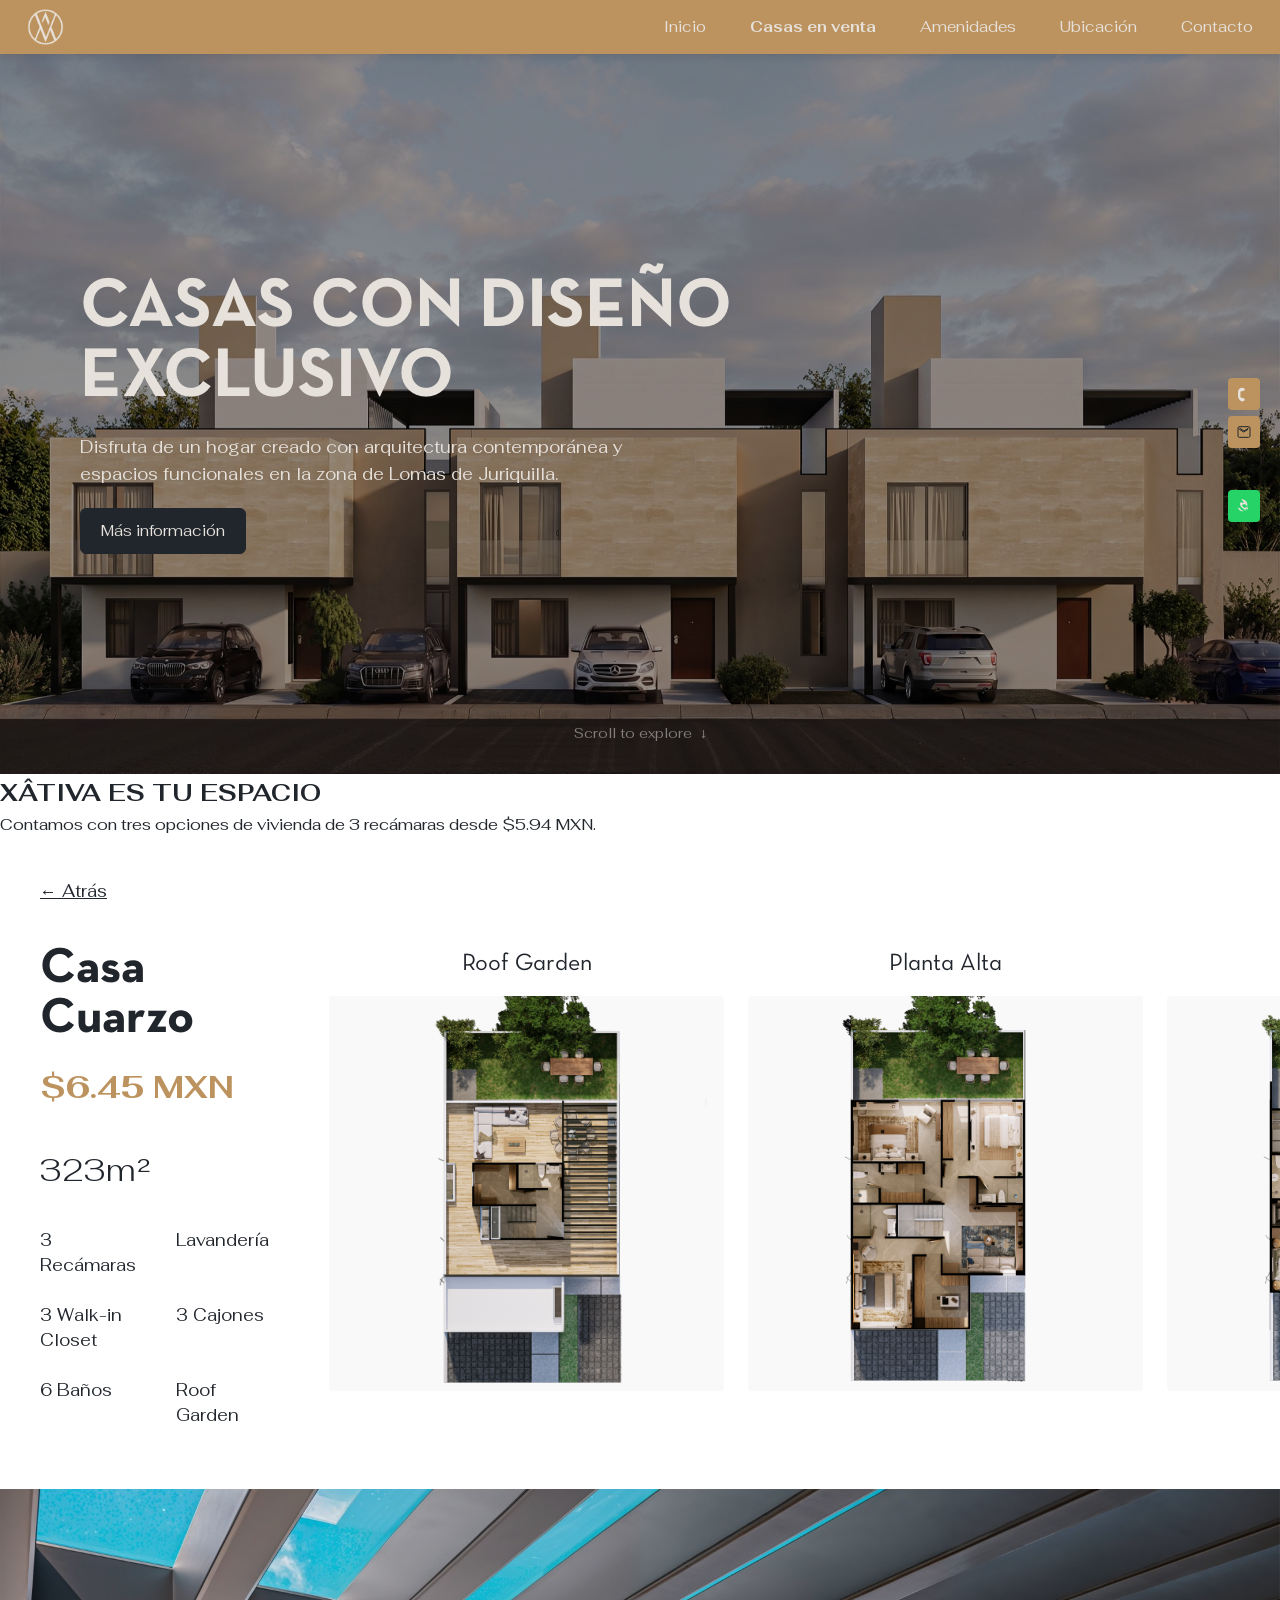
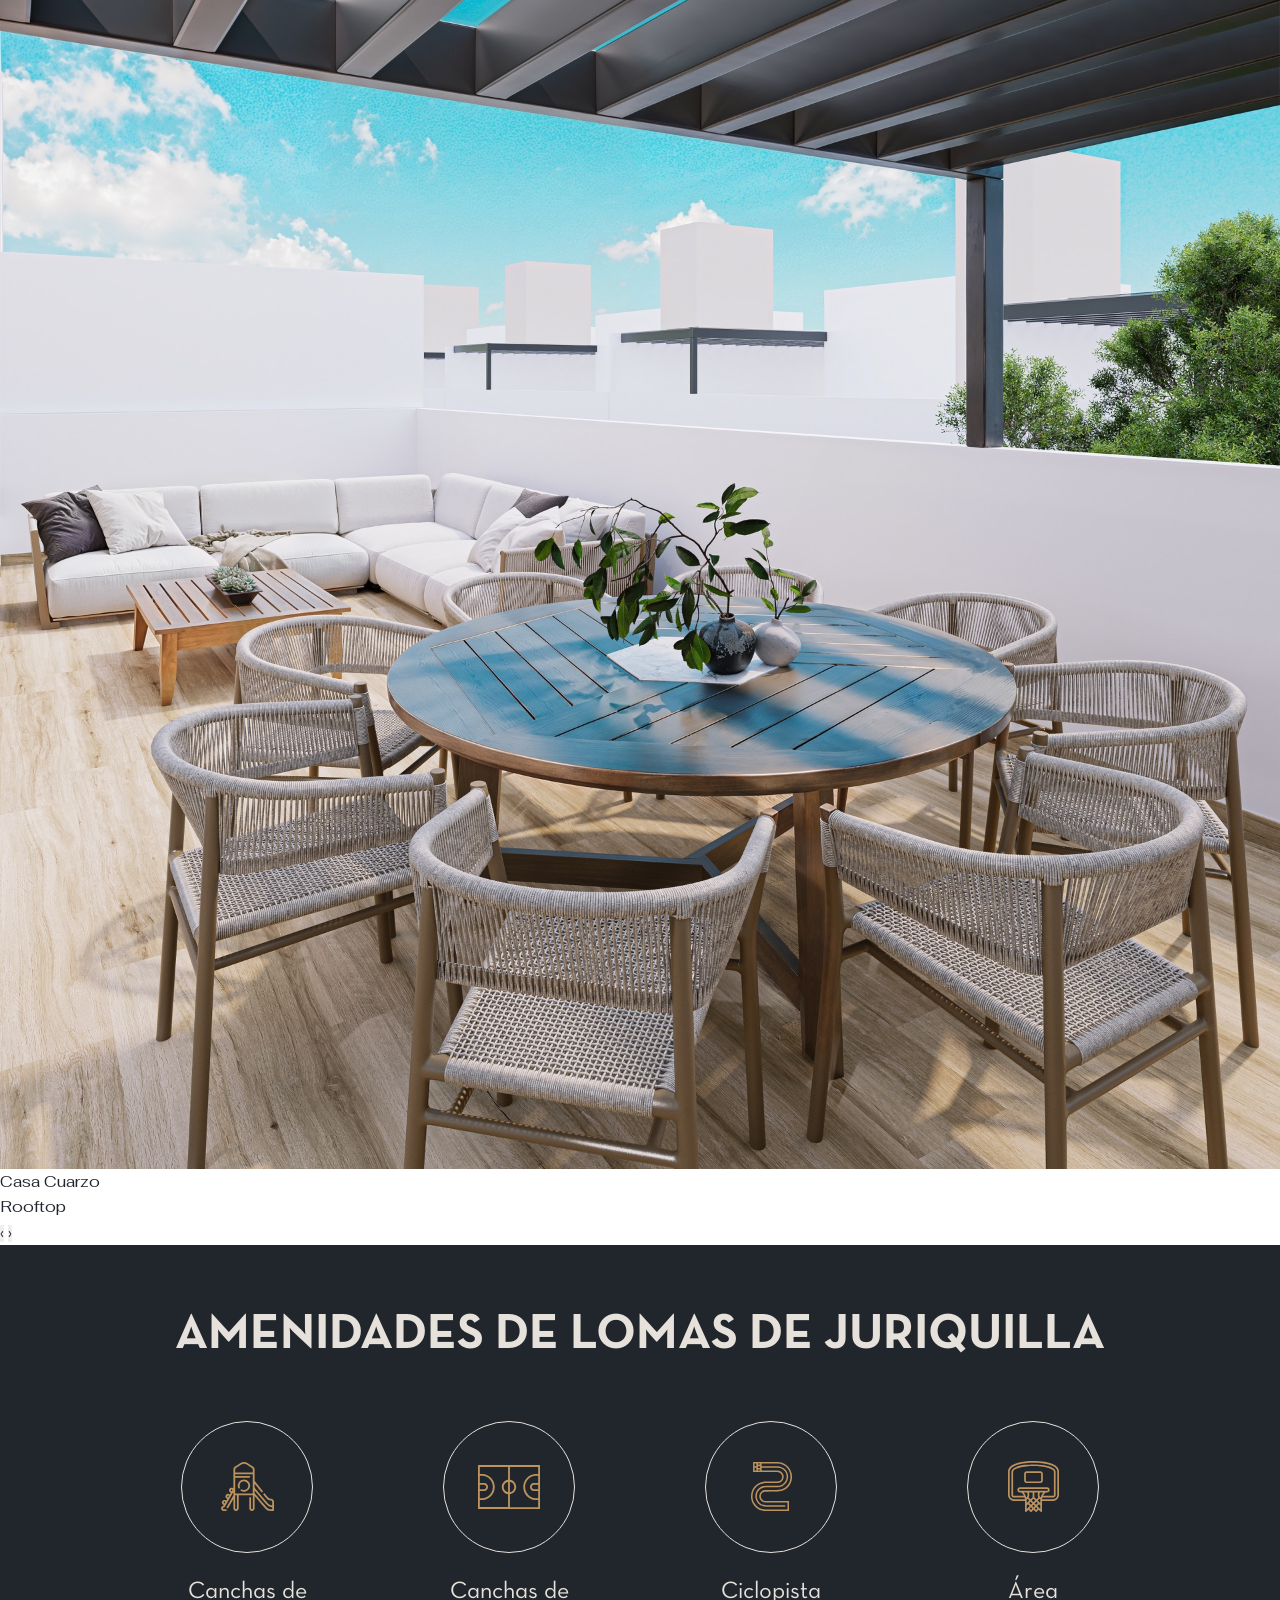
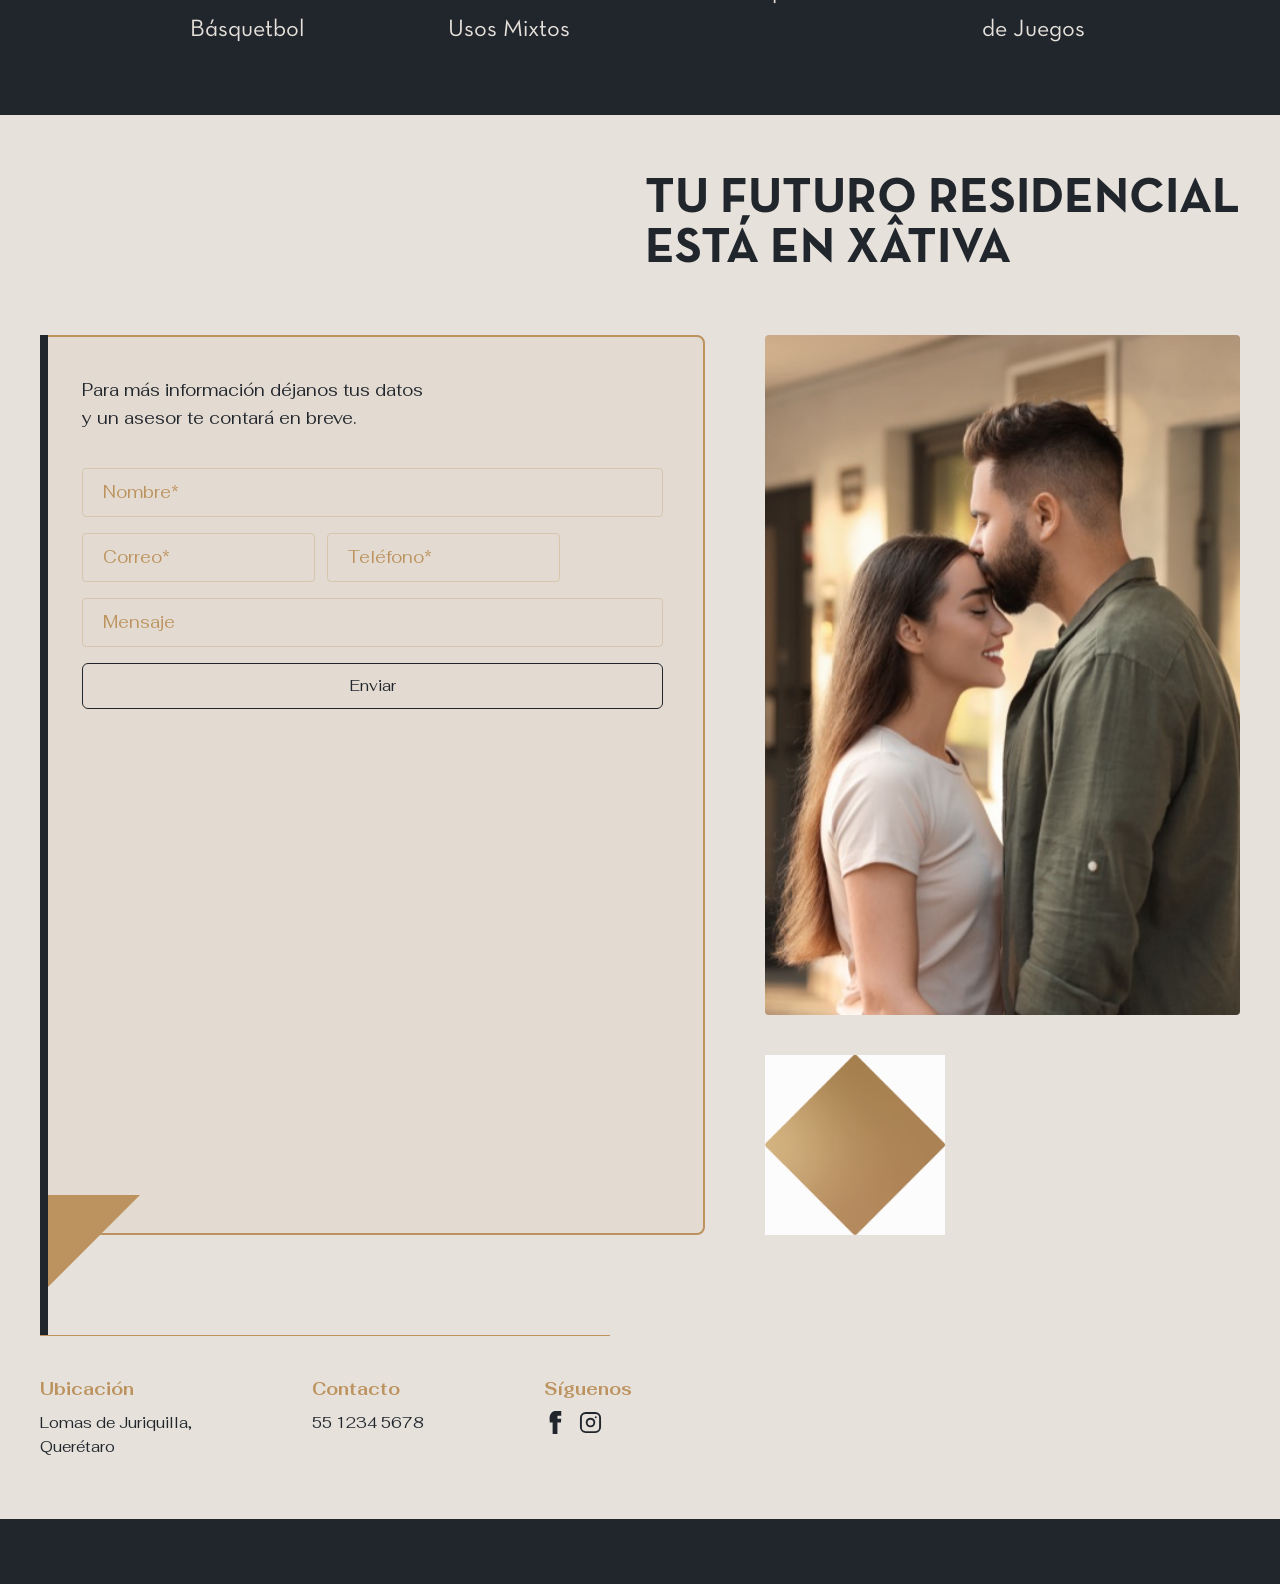
==== casa-cuarzo.html @ e4873dc7 "Reorganize contact section - diamond below photo on left - Moved diamond logo below photo on left si" ====
<!DOCTYPE html>
<html lang="es">
<head>
  <meta charset="UTF-8">
  <meta name="viewport" content="width=device-width, initial-scale=1.0">
  <title>Casa Cuarzo | Xâtiva</title>
  <link rel="stylesheet" href="css/base.css">
  <link rel="stylesheet" href="css/detail.css">
</head>
<body>
  <header class="navbar">
    <a class="navbar__logo" href="index.html"><img src="assets/img/logo-xativa.png" alt="Xâtiva"></a>
    <nav class="navbar__nav">
      <a href="index.html" class="navbar__link">Inicio</a>
      <a href="index.html#modelos" class="navbar__link navbar__link--active">Casas en venta</a>
      <a href="index.html#amenidades" class="navbar__link">Amenidades</a>
      <a href="index.html#ubicacion" class="navbar__link">Ubicación</a>
      <a href="index.html#contacto" class="navbar__link">Contacto</a>
    </nav>
    <button class="navbar__toggle" aria-label="Menú">≡</button>
  </header>

  <section class="hero">
    <img class="hero__bg" src="assets/img/hero-bg.jpg" alt="">
    <div class="hero__overlay"></div>
    <div class="hero__content">
      <h1 class="hero__title">CASAS CON DISEÑO EXCLUSIVO</h1>
      <p class="hero__text">Disfruta de un hogar creado con arquitectura contemporánea y espacios funcionales en la zona de Lomas de Juriquilla.</p>
      <a class="btn-outline" href="#contacto">Más información</a>
    </div>
    <div class="hero__scroll">Scroll to explore <span>↓</span></div>
  </section>

  <section class="intro">
    <h2><span class="intro__brand">XÂTIVA</span> ES TU ESPACIO</h2>
    <p>Contamos con tres opciones de vivienda de 3 recámaras desde $5.94 MXN.</p>
  </section>

  <a class="back-link" href="index.html">← Atrás</a>

  <section class="house-sheet">
    <div class="house-sheet__info">
      <h2 class="house-sheet__name">Casa Cuarzo</h2>
      <p class="house-sheet__area">$6.45 MXN</p>
      <p class="house-sheet__area">323m²</p>
      <div class="house-sheet__features">
        <div class="house-sheet__feature">3 Recámaras</div>
        <div class="house-sheet__feature">Lavandería</div>
        <div class="house-sheet__feature">3 Walk-in Closet</div>
        <div class="house-sheet__feature">3 Cajones</div>
        <div class="house-sheet__feature">6 Baños</div>
        <div class="house-sheet__feature">Roof Garden</div>
      </div>
    </div>
    <div class="house-sheet__plans">
      <div class="plan-row">
        <div class="plan-item">
          <h3 class="plan-item__label">Roof Garden</h3>
          <div class="plan-item__image"><img src="assets/img/plan-cuarzo-roof.png" alt="Roof Garden"></div>
        </div>
        <div class="plan-item">
          <h3 class="plan-item__label">Planta Alta</h3>
          <div class="plan-item__image"><img src="assets/img/plan-cuarzo-alta.png" alt="Planta Alta"></div>
        </div>
        <div class="plan-item">
          <h3 class="plan-item__label">Planta Baja</h3>
          <div class="plan-item__image"><img src="assets/img/plan-cuarzo-baja.png" alt="Planta Baja"></div>
        </div>
      </div>
    </div>
  </section>

  <section class="gallery">
    <div class="gallery__slide active">
      <img class="gallery__image" src="assets/img/gallery-cuarzo-rooftop.jpg" alt="Cuarzo - Rooftop">
    </div>
    <div class="gallery__gradient"></div>
    <div class="gallery__chip">
      <div class="gallery__chip-text">Casa Cuarzo</div>
    </div>
    <div class="gallery__caption">Rooftop</div>
    <div class="gallery__controls">
      <button class="gallery__arrow js-gallery-prev">‹</button>
      <button class="gallery__arrow js-gallery-next">›</button>
    </div>
  </section>

  <section class="amenities" id="amenidades">
    <h2 class="amenities__title">AMENIDADES DE LOMAS DE JURIQUILLA</h2>
    <div class="amenities__grid">
      <div class="amenity">
        <div class="amenity__circle">
          <img src="assets/img/Cancha de Básquetbol.svg" alt="Canchas de Básquetbol">
        </div>
        <p>Canchas de<br>Básquetbol</p>
      </div>
      <div class="amenity">
        <div class="amenity__circle">
          <img src="assets/img/Canchas de Usos Mixtos.svg" alt="Canchas de Usos Mixtos">
        </div>
        <p>Canchas de<br>Usos Mixtos</p>
      </div>
      <div class="amenity">
        <div class="amenity__circle">
          <img src="assets/img/Ciclopista.svg" alt="Ciclopista">
        </div>
        <p>Ciclopista</p>
      </div>
      <div class="amenity">
        <div class="amenity__circle">
          <img src="assets/img/Área de Juegos.svg" alt="Área de Juegos">
        </div>
        <p>Área<br>de Juegos</p>
      </div>
    </div>
  </section>

  <section class="contact" id="contacto">
    <div class="contact__top">
      <h2 class="contact__title">TU FUTURO RESIDENCIAL<br>ESTÁ EN XÂTIVA</h2>
    </div>
    <div class="contact__body">
      <div class="contact__left-section">
        <img class="contact__photo" src="assets/img/contact-photo.jpg" alt="">
        <div class="contact__art">
          <img src="assets/img/logo-diamond.png" alt="">
        </div>
      </div>
      <form class="contact__form">
        <p class="contact__lead">Para más información déjanos tus datos y un asesor te contará en breve.</p>
        <input type="text" placeholder="Nombre*" required>
        <div class="contact__row">
          <input type="email" placeholder="Correo*" required>
          <input type="tel" placeholder="Teléfono*" required>
        </div>
        <input type="text" placeholder="Mensaje">
        <button class="btn-outline btn-outline--dark" type="submit">Enviar</button>
      </form>
    </div>
    <div class="contact__info" id="ubicacion">
      <hr class="contact__hr">
      <div class="contact__cols">
        <div>
          <h4>Ubicación</h4>
          <p>Lomas de Juriquilla,<br>Querétaro</p>
        </div>
        <div>
          <h4>Contacto</h4>
          <p>55 1234 5678</p>
        </div>
        <div>
          <h4>Síguenos</h4>
          <div class="contact__social">
            <svg viewBox="0 0 24 24" xmlns="http://www.w3.org/2000/svg"><path d="M9 8h-3v4h3v12h5v-12h3.642l.358-4h-4v-1.667c0-.955.192-1.333 1.115-1.333h2.885v-5c-.489-.07-2.267-.2-4.555-.2-4.51 0-7.614 2.826-7.614 8.029v1.971z"/></svg>
            <svg viewBox="0 0 24 24" xmlns="http://www.w3.org/2000/svg"><rect x="2" y="2" width="20" height="20" rx="5" fill="none" stroke="currentColor" stroke-width="2"/><circle cx="12" cy="12" r="4" fill="none" stroke="currentColor" stroke-width="2"/><circle cx="17.5" cy="6.5" r="1" fill="currentColor"/></svg>
          </div>
        </div>
      </div>
    </div>
  </section>

  <footer class="footer"></footer>

  <div class="floating">
    <a class="floating__btn floating__btn--tel" href="tel:5512345678" aria-label="Llamar">
      <svg viewBox="0 0 24 24" xmlns="http://www.w3.org/2000/svg"><path d="M3 9.109C3 5.505 5.468 2.5 8.948 2.5c1.203 0 2.357.36 3.322 1.037.513.363.847.981.847 1.682 0 .701-.334 1.319-.847 1.682-.966.677-2.12 1.037-3.322 1.037H7.586c-.64 0-.962.323-.962.963v7.762c0 .64.322.963.962.963h1.262c1.202 0 2.356.36 3.322 1.037.513.363.847.981.847 1.682 0 .701-.334 1.319-.847 1.682-.965.677-2.119 1.037-3.322 1.037C5.468 21.5 3 18.495 3 14.891V9.109z"/></svg>
    </a>
    <a class="floating__btn floating__btn--mail" href="#contacto" aria-label="Escribir">
      <svg viewBox="0 0 24 24" xmlns="http://www.w3.org/2000/svg"><path d="M3 6c0-1.1.9-2 2-2h14c1.1 0 2 .9 2 2v12c0 1.1-.9 2-2 2H5c-1.1 0-2-.9-2-2V6zm2 0l7 4.5L19 6M5 8l6.5 4 6.5-4" stroke="currentColor" stroke-width="1.5" fill="none"/></svg>
    </a>
    <a class="floating__btn floating__btn--wa" href="https://wa.me/525512345678" aria-label="WhatsApp" target="_blank">
      <svg viewBox="0 0 24 24" xmlns="http://www.w3.org/2000/svg"><path d="M17.472 14.382c-.297-.149-1.758-.867-2.03-.967-.273-.099-.471-.148-.67.15-.197.297-.767.966-.94 1.164-.173.199-.347.223-.644.075-.297-.15-1.255-.463-2.39-1.475-.883-.788-1.48-1.761-1.653-2.059-.173-.297-.018-.458.13-.606.134-.133.298-.347.446-.52.149-.174.198-.298.298-.497.099-.198.05-.371-.025-.52-.075-.149-.669-1.612-.916-2.207-.242-.579-.487-.5-.67-.51-.173-.008-.371-.01-.57-.01-.198 0-.52.074-.792.372-.272.297-1.04 1.016-1.04 2.479 0 1.462 1.065 2.875 1.213 3.074.149.198 2.096 3.2 5.076 4.487.709.306 1.262.489 1.694.625.712.227 1.36.195 1.871.118.571-.085 1.758-.719 2.006-1.413.248-.694.248-1.289.173-1.413-.074-.124-.272-.198-.57-.347m-5.421-7.403h-.004a9.87 9.87 0 00-4.77 1.148l-.335.17-.347.085 1.333 3.911c.36-1.128 1.212-2.1 2.32-2.637.957-.44 2.053-.464 3.087-.13 1.034.333 1.926 1.04 2.526 1.95.6.91.856 2.03.718 3.125-.138 1.094-.652 2.098-1.456 2.877-.804.78-1.916 1.34-3.114 1.489-1.198.15-2.428-.088-3.452-.683-1.025-.595-1.762-1.571-2.097-2.706l-3.911-1.333.085.347.17.335A9.87 9.87 0 008.05 19.92c1.329 0 2.654-.321 3.878-.936 1.223-.615 2.27-1.489 3.084-2.563.813-1.074 1.393-2.316 1.707-3.635.314-1.319.354-2.684.118-4.022-.237-1.338-.803-2.618-1.662-3.71-.859-1.09-1.98-1.97-3.237-2.563-1.257-.593-2.656-.912-4.08-.912zm0 0"/></svg>
    </a>
  </div>

  <script src="js/detail.js"></script>
</body>
</html>
---- css/base.css ----
@font-face {
  font-family: 'Neutra Text';
  src: url('../assets/fonts/NeutraText-Bold.otf') format('opentype');
  font-weight: 700;
  font-style: normal;
}
@font-face {
  font-family: 'Neutra Text';
  src: url('../assets/fonts/NeutraText-BookAlt.otf') format('opentype');
  font-weight: 400;
  font-style: normal;
}
@font-face {
  font-family: 'Neutra Text';
  src: url('../assets/fonts/NeutraText-Light.otf') format('opentype');
  font-weight: 300;
  font-style: normal;
}
@font-face {
  font-family: 'Fahkwang';
  src: url('../assets/fonts/Fahkwang-Light.ttf') format('truetype');
  font-weight: 300;
}
@font-face {
  font-family: 'Fahkwang';
  src: url('../assets/fonts/Fahkwang-Regular.ttf') format('truetype');
  font-weight: 400;
}
@font-face {
  font-family: 'Fahkwang';
  src: url('../assets/fonts/Fahkwang-Medium.ttf') format('truetype');
  font-weight: 500;
}
@font-face {
  font-family: 'Fahkwang';
  src: url('../assets/fonts/Fahkwang-Bold.ttf') format('truetype');
  font-weight: 700;
}

:root {
  --dark: #21262d;
  --cream: #e6e1db;
  --gold: #bc935e;
  --gold-light: #cea876;
  --bronze: #aa7336;
  --white: #ffffff;
}

* {
  margin: 0;
  padding: 0;
  box-sizing: border-box;
}

html {
  scroll-behavior: smooth;
  font-family: 'Fahkwang', sans-serif;
  font-size: 16px;
}

body {
  background-color: var(--white);
  color: var(--dark);
  line-height: 1.6;
}

a {
  color: inherit;
  text-decoration: none;
}

img {
  max-width: 100%;
  height: auto;
  display: block;
}

button {
  border: none;
  cursor: pointer;
  font-family: inherit;
}

/* Navbar */
.navbar {
  position: fixed;
  top: 0;
  left: 0;
  right: 0;
  height: 54px;
  background-color: var(--gold);
  display: flex;
  align-items: center;
  justify-content: space-between;
  padding: 0 27px;
  z-index: 1000;
  box-shadow: 0 2px 8px rgba(0,0,0,0.1);
}

.navbar__logo img {
  height: 36px;
  width: auto;
}

.navbar__nav {
  display: flex;
  gap: 44px;
  flex: 1;
  justify-content: flex-end;
}

.navbar__link {
  color: var(--cream);
  font-family: 'Fahkwang', sans-serif;
  font-size: 15px;
  font-weight: 400;
  transition: opacity 0.3s;
}

.navbar__link:hover {
  opacity: 0.8;
}

.navbar__link--active {
  font-weight: 700;
}

.navbar__toggle {
  display: none;
  background: none;
  color: var(--cream);
  font-size: 24px;
}

@media (max-width: 768px) {
  .navbar__nav {
    display: none;
    position: absolute;
    top: 54px;
    left: 0;
    right: 0;
    flex-direction: column;
    gap: 0;
    background-color: var(--gold);
    padding: 16px 27px;
  }

  .navbar__nav.active {
    display: flex;
  }

  .navbar__link {
    padding: 8px 0;
  }

  .navbar__toggle {
    display: block;
  }
}

/* Hero */
.hero {
  position: relative;
  height: 720px;
  margin-top: 54px;
  overflow: hidden;
}

.hero__bg {
  position: absolute;
  top: 0;
  left: 0;
  width: 100%;
  height: 100%;
  object-fit: cover;
}

.hero__overlay {
  position: absolute;
  top: 0;
  left: 0;
  width: 100%;
  height: 100%;
  background-color: rgba(0, 0, 0, 0.4);
}

.hero__content {
  position: absolute;
  top: 0;
  left: 0;
  width: 100%;
  height: 100%;
  display: flex;
  flex-direction: column;
  justify-content: center;
  align-items: flex-start;
  padding-left: 80px;
  z-index: 5;
}

.hero__title {
  font-family: 'Neutra Text', serif;
  font-size: 70px;
  font-weight: 700;
  line-height: 1.0;
  color: var(--cream);
  margin-bottom: 20px;
  max-width: 860px;
}

.hero__text {
  font-family: 'Fahkwang', sans-serif;
  font-size: 17px;
  color: var(--cream);
  max-width: 615px;
  margin-bottom: 20px;
}

.hero__scroll {
  position: absolute;
  bottom: 30px;
  left: 50%;
  transform: translateX(-50%);
  color: var(--cream);
  font-family: 'Fahkwang', sans-serif;
  font-size: 14px;
  opacity: 0.5;
  display: flex;
  align-items: center;
  gap: 8px;
}

@media (max-width: 1024px) {
  .hero__title {
    font-size: 50px;
  }
}

@media (max-width: 768px) {
  .hero {
    height: 500px;
    margin-top: 54px;
  }

  .hero__content {
    padding-left: 20px;
    padding-right: 20px;
  }

  .hero__title {
    font-size: 40px;
    max-width: 100%;
  }

  .hero__text {
    font-size: 15px;
    max-width: 100%;
  }
}

/* Botón Outline */
.btn-outline {
  display: inline-flex;
  align-items: center;
  justify-content: center;
  padding: 0 16px;
  min-height: 46px;
  border: 1px solid var(--cream);
  background-color: transparent;
  color: var(--cream);
  font-family: 'Fahkwang', sans-serif;
  font-size: 15px;
  border-radius: 6px;
  transition: all 0.3s ease;
  cursor: pointer;
  text-align: center;
  white-space: nowrap;
}

.btn-outline:hover {
  background-color: var(--cream);
  color: var(--dark);
}

/* Hero button variant - filled dark background */
.hero .btn-outline {
  background-color: var(--dark);
  border: 1px solid var(--dark);
  color: var(--cream);
  padding: 10px 20px;
  min-height: auto;
  height: auto;
}

.hero .btn-outline:hover {
  background-color: #1a1f28;
  border-color: #1a1f28;
}

.btn-outline--dark {
  border-color: var(--dark);
  color: var(--dark);
}

.btn-outline--dark:hover {
  background-color: var(--dark);
  color: var(--cream);
}

/* Floating Buttons */
.floating {
  position: fixed;
  right: 20px;
  top: 50%;
  transform: translateY(-50%);
  display: flex;
  flex-direction: column;
  gap: 6px;
  z-index: 999;
}

.floating__btn {
  width: 32px;
  height: 32px;
  border-radius: 4px;
  display: flex;
  align-items: center;
  justify-content: center;
  transition: transform 0.2s;
}

.floating__btn:hover {
  transform: scale(1.1);
}

.floating__btn--tel,
.floating__btn--mail {
  background-color: var(--gold);
}

.floating__btn--tel svg,
.floating__btn--mail svg {
  width: 16px;
  height: 16px;
  fill: var(--cream);
}

.floating__btn--wa {
  background-color: #25d366;
  margin-top: 36px;
}

.floating__btn--wa svg {
  width: 16px;
  height: 16px;
  fill: var(--cream);
}

@media (max-width: 768px) {
  .floating {
    right: 10px;
  }

  .floating__btn {
    width: 28px;
    height: 28px;
  }
}

/* Amenities */
.amenities {
  background-color: var(--dark);
  padding: 60px 20px;
  text-align: center;
  min-height: 470px;
  display: flex;
  flex-direction: column;
  justify-content: center;
}

.amenities__title {
  font-family: 'Neutra Text', serif;
  font-size: 50px;
  font-weight: 700;
  color: var(--cream);
  margin-bottom: 60px;
  line-height: 1.0;
}

.amenities__grid {
  display: grid;
  grid-template-columns: repeat(4, 1fr);
  gap: 130px;
  max-width: 1280px;
  margin: 0 auto;
}

.amenity {
  display: flex;
  flex-direction: column;
  align-items: center;
  gap: 20px;
}

.amenity__circle {
  width: 132px;
  height: 132px;
  border: 1px solid var(--cream);
  border-radius: 50%;
  display: flex;
  align-items: center;
  justify-content: center;
}

.amenity__circle svg {
  width: 50px;
  height: 50px;
  fill: var(--gold);
}

.amenity p {
  font-family: 'Neutra Text', serif;
  font-size: 24px;
  font-weight: 400;
  color: var(--cream);
  text-align: center;
}

@media (max-width: 1024px) {
  .amenities__grid {
    grid-template-columns: repeat(2, 1fr);
    gap: 40px;
  }
}

@media (max-width: 768px) {
  .amenities__grid {
    grid-template-columns: repeat(2, 1fr);
    gap: 30px;
  }

  .amenities__title {
    font-size: 36px;
    margin-bottom: 40px;
  }

  .amenity p {
    font-size: 18px;
  }
}

/* Contact Section */
.contact {
  background-color: var(--cream);
  padding: 60px 40px;
}

.contact__top {
  display: flex;
  gap: 60px;
  margin-bottom: 60px;
  align-items: center;
  justify-content: flex-end;
}

.contact__art {
  flex: 0 0 auto;
}

.contact__art img {
  width: 180px;
  opacity: 0.9;
}

.contact__title {
  font-family: 'Neutra Text', serif;
  font-size: 50px;
  font-weight: 700;
  color: var(--dark);
  line-height: 1.0;
}

.contact__body {
  display: flex;
  gap: 60px;
  margin-bottom: 60px;
  position: relative;
  flex-direction: row-reverse;
}

.contact__left-section {
  display: flex;
  flex-direction: column;
  gap: 40px;
  position: relative;
}

.contact__body::before {
  content: '';
  position: absolute;
  bottom: -60px;
  left: 0;
  width: 0;
  height: 0;
  border-left: 100px solid var(--gold);
  border-bottom: 100px solid transparent;
}

.contact__body::after {
  content: '';
  position: absolute;
  left: 0;
  top: 0;
  bottom: -100px;
  width: 8px;
  background-color: var(--dark);
}

.contact__form {
  flex: 1;
  display: flex;
  flex-direction: column;
  gap: 16px;
  width: 496px;
  border: 2px solid var(--gold);
  padding: 40px;
  background-color: rgba(188, 147, 94, 0.08);
  border-radius: 8px;
}

.contact__form button.btn-outline {
  width: 100%;
}

.contact__lead {
  font-family: 'Fahkwang', sans-serif;
  font-size: 17px;
  font-weight: 400;
  color: var(--dark);
  max-width: 349px;
  margin-bottom: 20px;
}

.contact__form input {
  height: 49px;
  padding: 0 20px;
  border: 1px solid rgba(188, 147, 94, 0.3);
  background-color: transparent;
  font-family: 'Fahkwang', sans-serif;
  font-size: 17px;
  font-weight: 400;
  color: var(--dark);
  border-radius: 4px;
  box-sizing: border-box;
}

.contact__form input::placeholder {
  color: var(--gold);
  font-weight: 400;
}

.contact__row {
  display: grid;
  grid-template-columns: 233px 233px;
  gap: 12px;
}

.contact__photo {
  width: 475px;
  height: 680px;
  object-fit: cover;
  border-radius: 4px;
}

.contact__info {
  padding-top: 40px;
}

.contact__hr {
  border: none;
  border-top: 1px solid var(--gold);
  width: 570px;
  margin-bottom: 40px;
}

.contact__cols {
  display: flex;
  gap: 120px;
}

.contact__cols h4 {
  font-family: 'Fahkwang', sans-serif;
  font-size: 17px;
  font-weight: 700;
  color: var(--gold);
  margin-bottom: 8px;
}

.contact__cols p {
  font-family: 'Fahkwang', sans-serif;
  font-size: 15px;
  color: var(--dark);
}

.contact__social {
  display: flex;
  gap: 12px;
}

.contact__social svg {
  width: 23px;
  height: 23px;
  fill: var(--dark);
}

/* Footer */
.footer {
  background-color: var(--dark);
  height: 65px;
}

@media (max-width: 768px) {
  .contact__top {
    flex-direction: column;
    gap: 40px;
  }

  .contact__art {
    flex: 1;
  }

  .contact__body {
    flex-direction: column;
  }

  .contact__photo {
    width: 100%;
    height: auto;
  }

  .contact__cols {
    flex-direction: column;
    gap: 30px;
  }

  .contact__hr {
    width: 100%;
  }

  .contact__lead {
    max-width: 100%;
  }
}
---- css/detail.css ----
/* Detail page specific styles */

.back-link {
  max-width: 1280px;
  margin: 40px auto 0;
  padding: 0 40px;
  display: inline-block;
  font-family: 'Fahkwang', sans-serif;
  font-size: 17px;
  font-weight: 400;
  color: var(--dark);
  text-decoration: underline;
}

.house-sheet {
  max-width: 1280px;
  margin: 40px auto 60px;
  padding: 0 40px;
  display: flex;
  gap: 60px;
}

.house-sheet__info {
  flex: 1;
}

.house-sheet__name {
  font-family: 'Neutra Text', serif;
  font-size: 50px;
  font-weight: 700;
  color: var(--dark);
  margin-bottom: 16px;
  line-height: 1.0;
}

.house-sheet__area {
  font-family: 'Fahkwang', sans-serif;
  font-size: 32px;
  font-weight: 300;
  color: var(--dark);
  margin-bottom: 32px;
}

.house-sheet__area:first-of-type {
  color: var(--gold);
  font-weight: 700;
}

.house-sheet__features {
  display: grid;
  grid-template-columns: 1fr 1fr;
  gap: 24px 40px;
}

.house-sheet__feature {
  font-family: 'Fahkwang', sans-serif;
  font-size: 17px;
  font-weight: 400;
  color: var(--dark);
  line-height: 1.5;
}

.house-sheet__plans {
  flex: 1;
  display: flex;
  flex-direction: column;
  gap: 40px;
}

.plan-row {
  display: flex;
  gap: 24px;
  align-items: flex-start;
  overflow-x: auto;
  padding-bottom: 16px;
}

.plan-item {
  flex: 0 0 auto;
  display: flex;
  flex-direction: column;
  gap: 12px;
  align-items: center;
}

.plan-item__label {
  font-family: 'Neutra Text', serif;
  font-size: 24px;
  font-weight: 400;
  color: var(--dark);
  text-align: center;
}

.plan-item__image {
  width: 395px;
  height: 395px;
  background-color: #f9f9f9;
  border-radius: 4px;
  display: flex;
  align-items: center;
  justify-content: center;
}

.plan-item__image img {
  width: 100%;
  height: 100%;
  object-fit: contain;
}

@media (max-width: 1024px) {
  .house-sheet {
    flex-direction: column;
    gap: 40px;
  }

  .plan-row {
    flex-wrap: wrap;
    justify-content: center;
  }

  .plan-item__image {
    width: 350px;
    height: 350px;
  }
}

@media (max-width: 768px) {
  .house-sheet {
    padding: 0 20px;
  }

  .house-sheet__name {
    font-size: 36px;
  }

  .house-sheet__features {
    grid-template-columns: 1fr;
  }

  .plan-row {
    flex-direction: column;
    align-items: center;
  }

  .plan-item__image {
    width: 100%;
    height: auto;
    max-width: 300px;
    aspect-ratio: 1;
  }
}
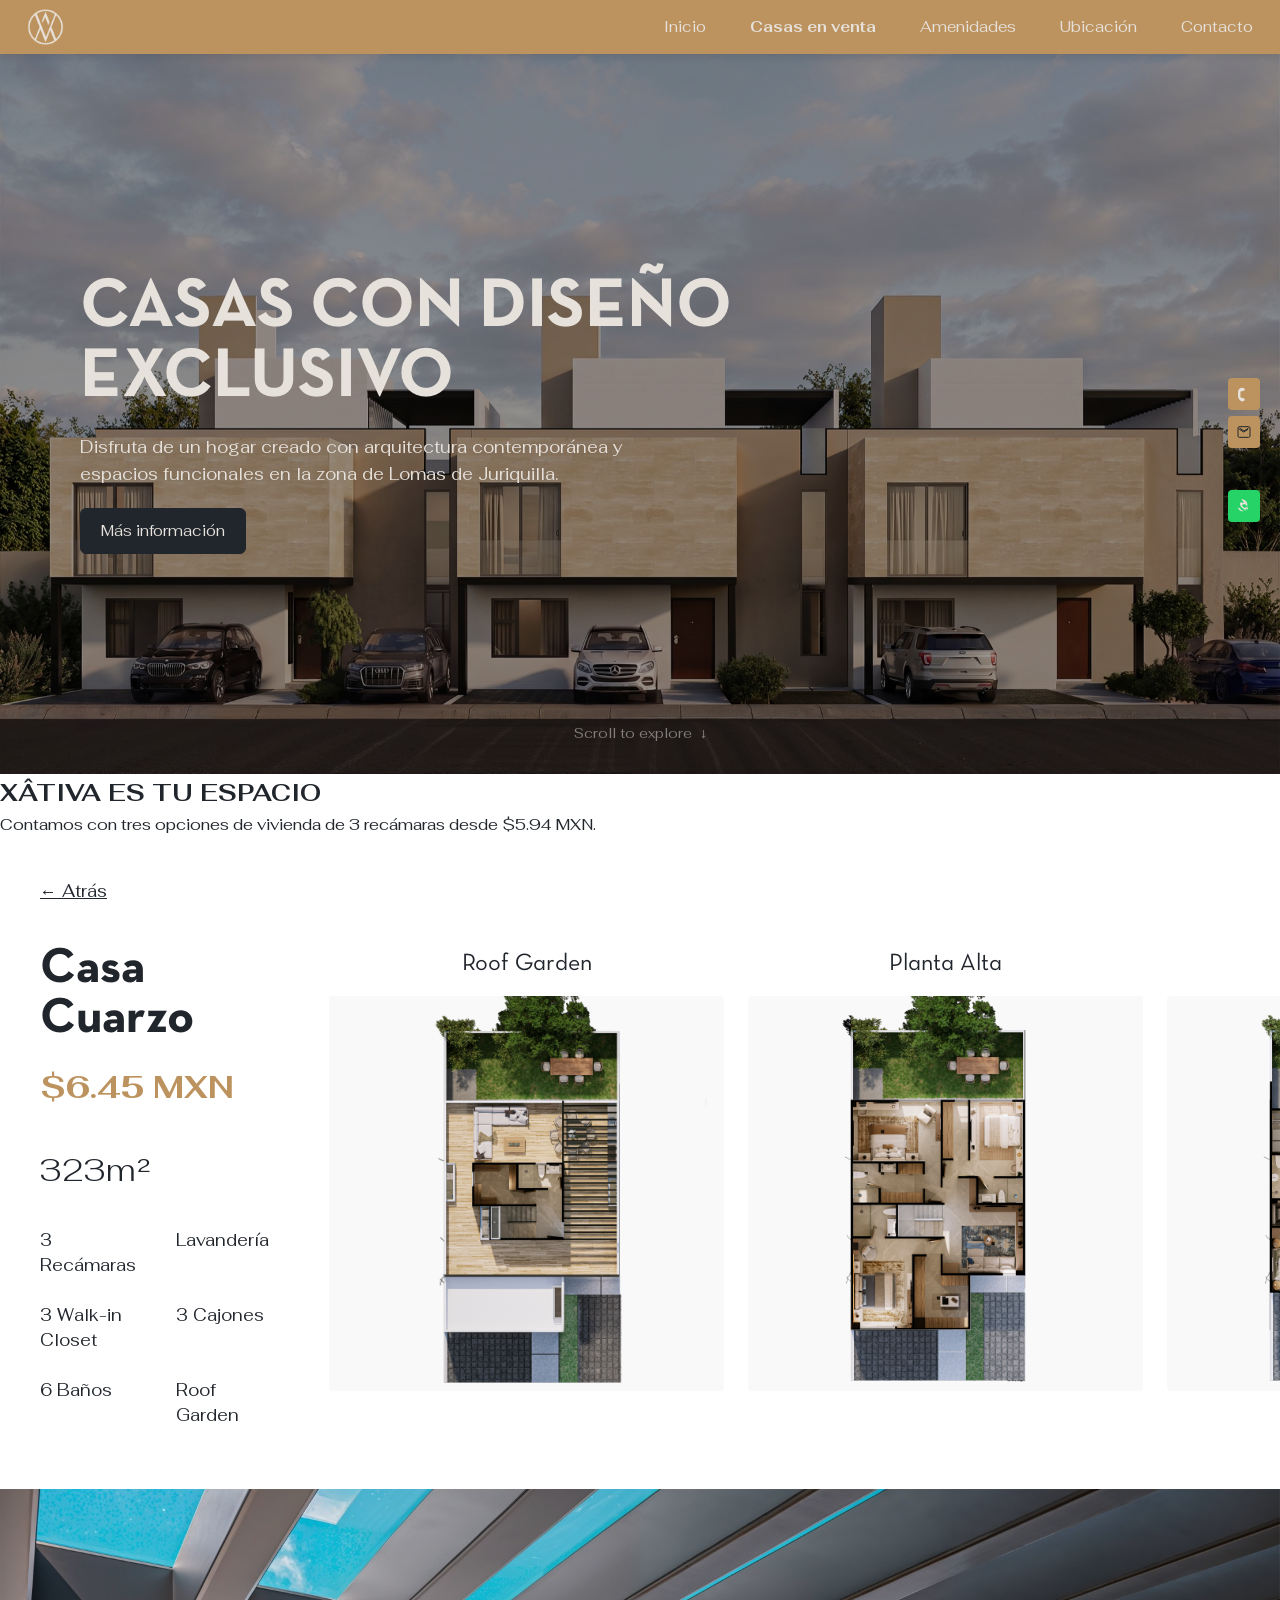
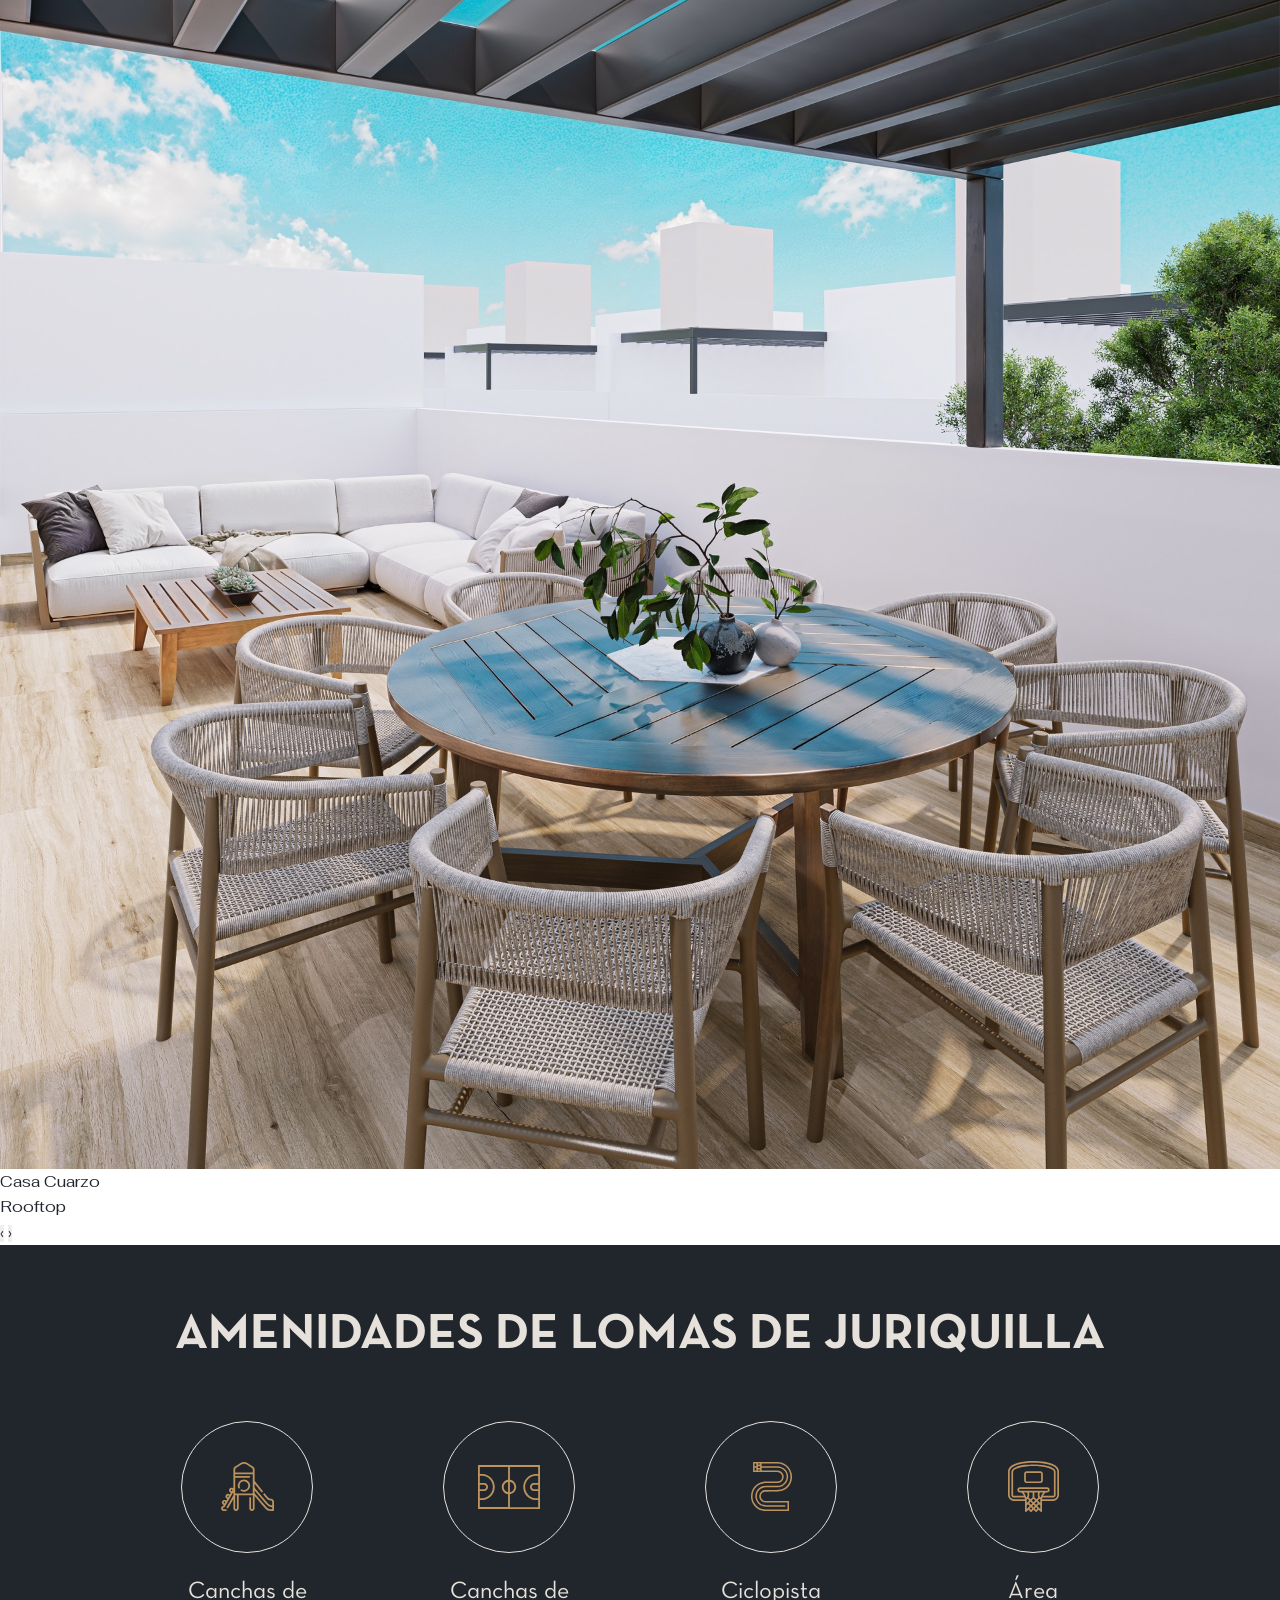
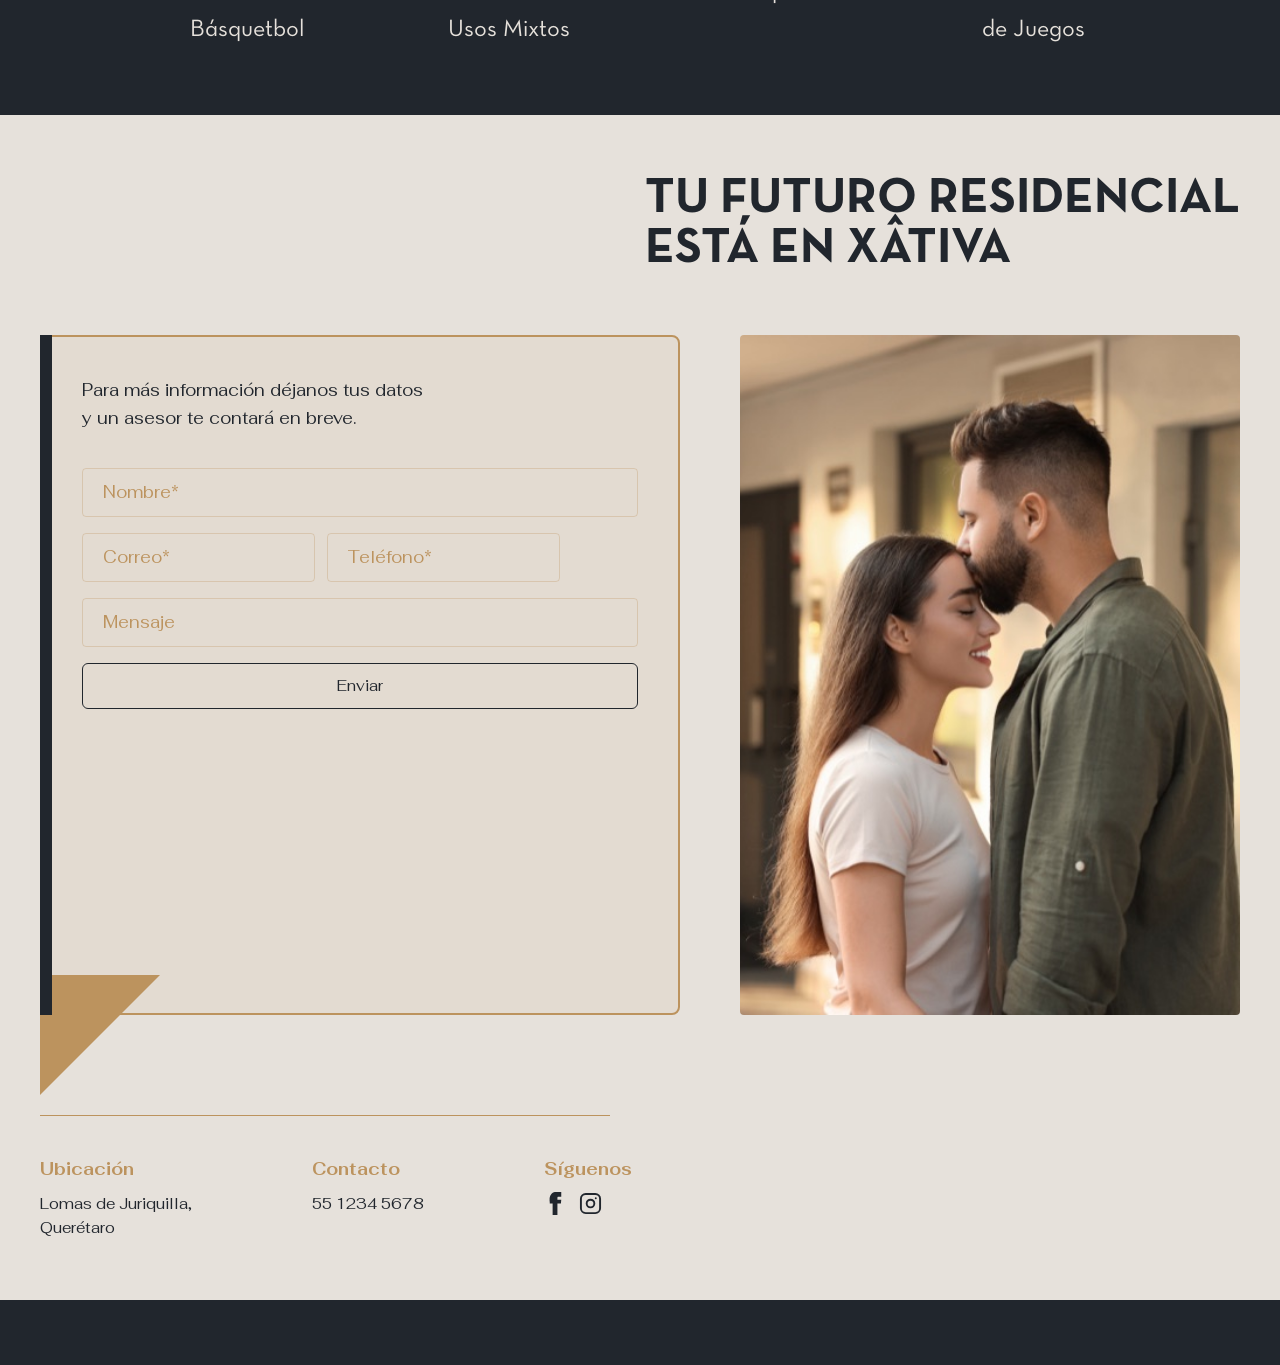
==== commit 7381c6af: "Match Figma contact design exactly - Removed diamond logo from contact section - Photo now 500px wid" ====
--- a/casa-cuarzo.html
+++ b/casa-cuarzo.html
@@ -122,9 +122,6 @@
     <div class="contact__body">
       <div class="contact__left-section">
         <img class="contact__photo" src="assets/img/contact-photo.jpg" alt="">
-        <div class="contact__art">
-          <img src="assets/img/logo-diamond.png" alt="">
-        </div>
       </div>
       <form class="contact__form">
         <p class="contact__lead">Para más información déjanos tus datos y un asesor te contará en breve.</p>
--- a/css/base.css
+++ b/css/base.css
@@ -493,17 +493,18 @@
   flex-direction: column;
   gap: 40px;
   position: relative;
+  flex: 0 0 500px;
 }
 
 .contact__body::before {
   content: '';
   position: absolute;
-  bottom: -60px;
+  bottom: -80px;
   left: 0;
   width: 0;
   height: 0;
-  border-left: 100px solid var(--gold);
-  border-bottom: 100px solid transparent;
+  border-left: 120px solid var(--gold);
+  border-bottom: 120px solid transparent;
 }
 
 .contact__body::after {
@@ -511,8 +512,8 @@
   position: absolute;
   left: 0;
   top: 0;
-  bottom: -100px;
-  width: 8px;
+  height: 680px;
+  width: 12px;
   background-color: var(--dark);
 }
 
@@ -566,7 +567,7 @@
 }
 
 .contact__photo {
-  width: 475px;
+  width: 500px;
   height: 680px;
   object-fit: cover;
   border-radius: 4px;
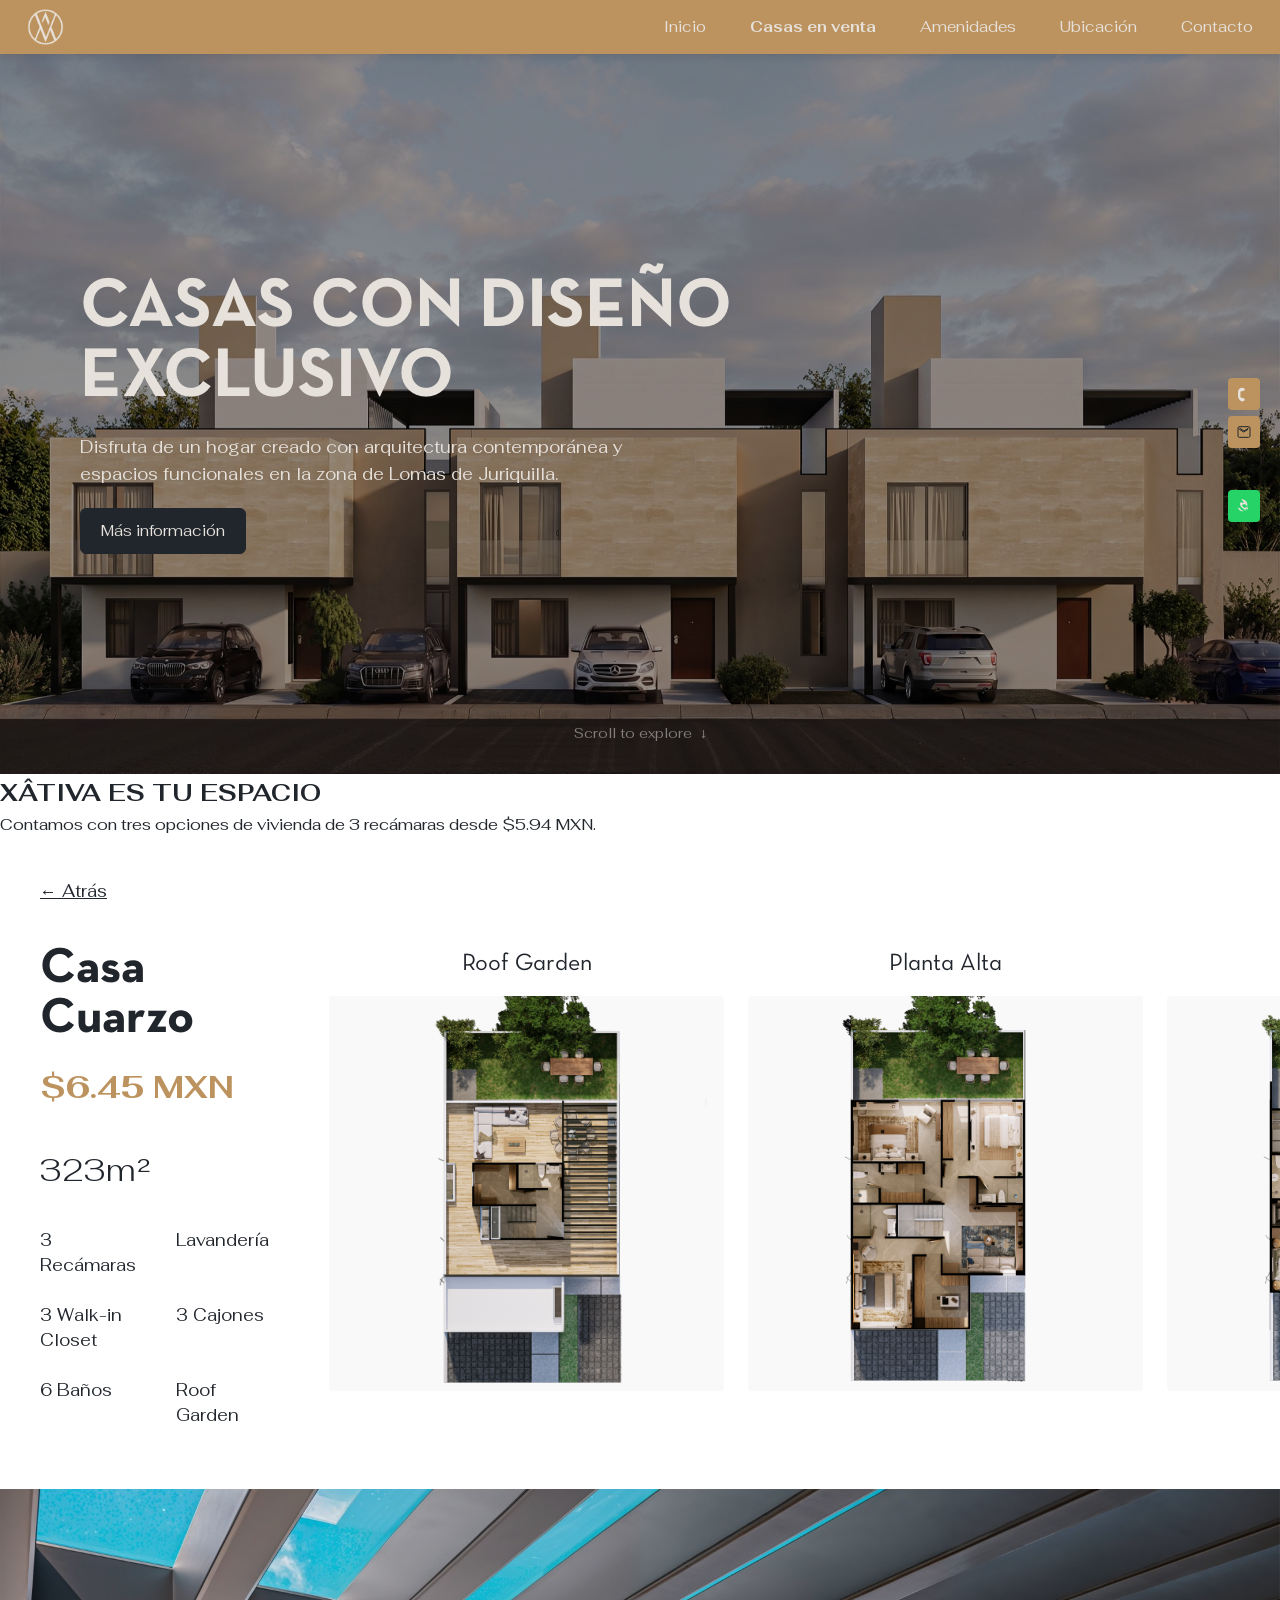
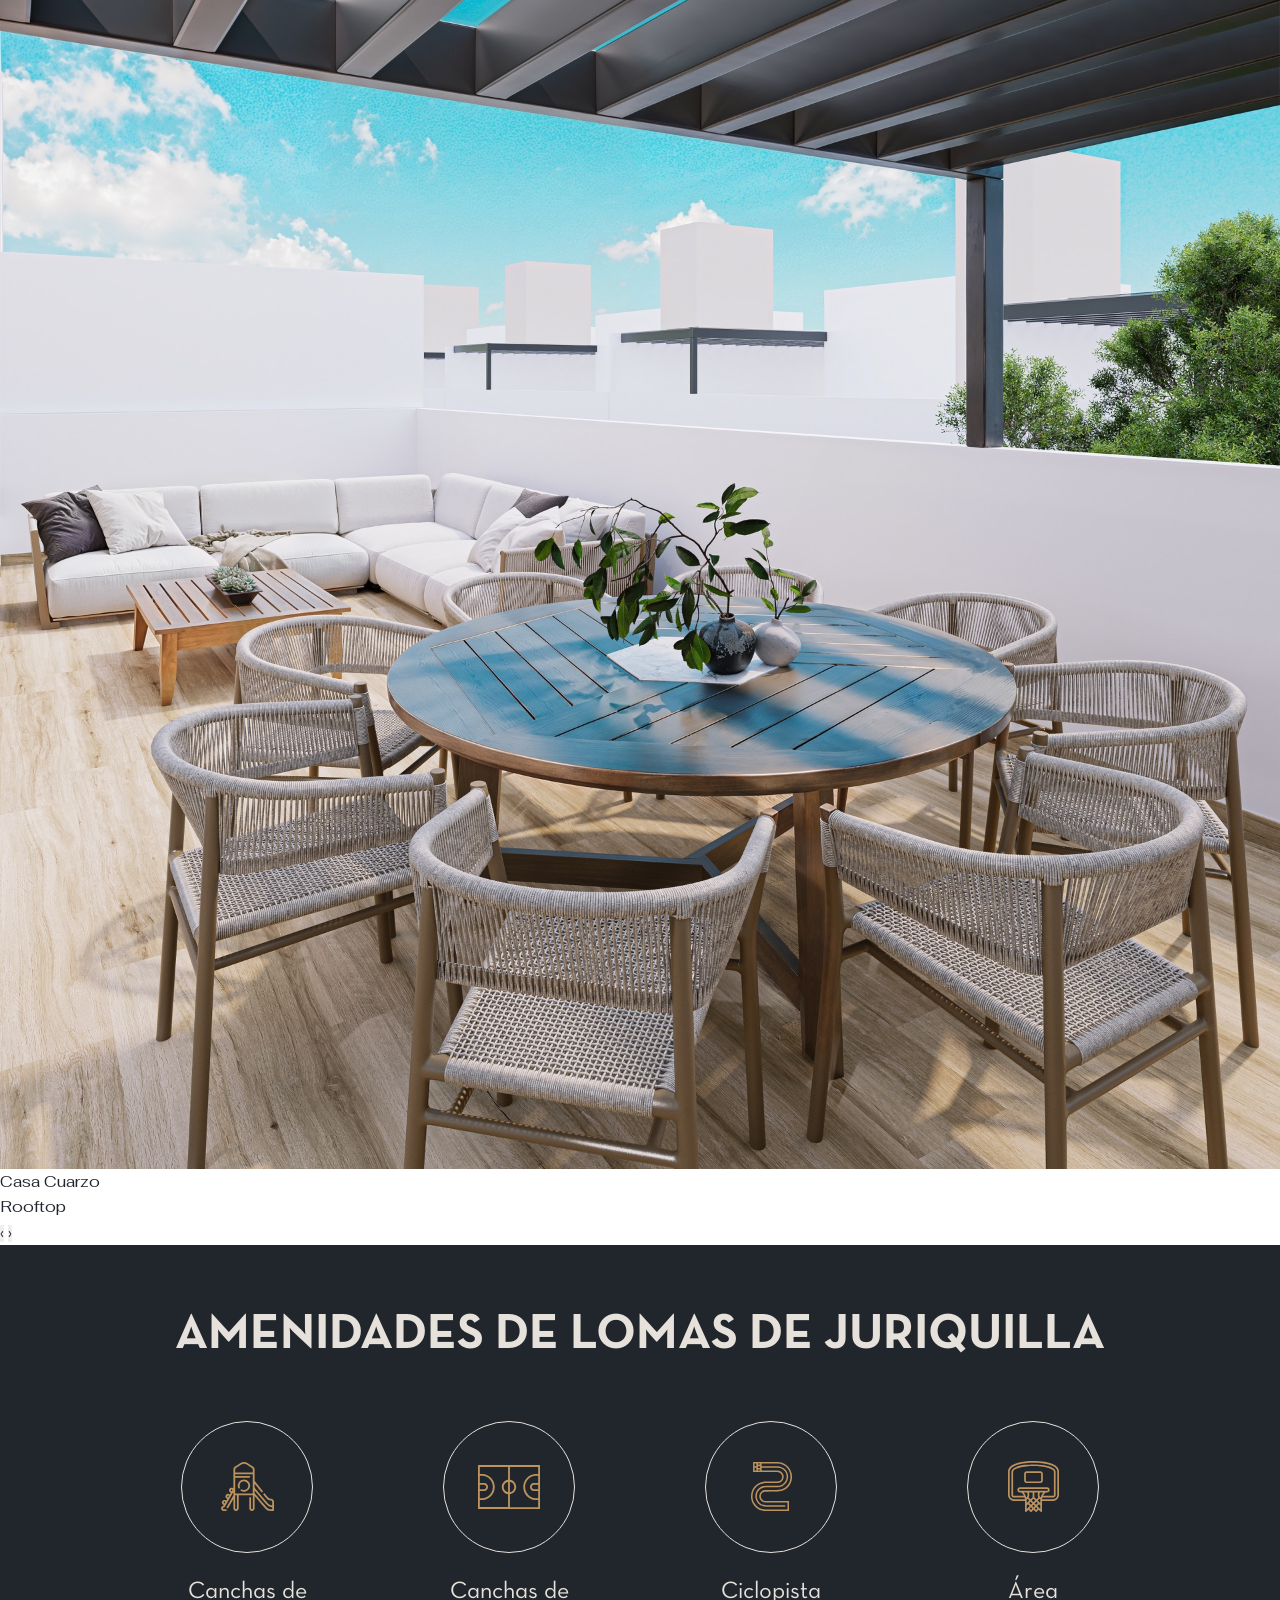
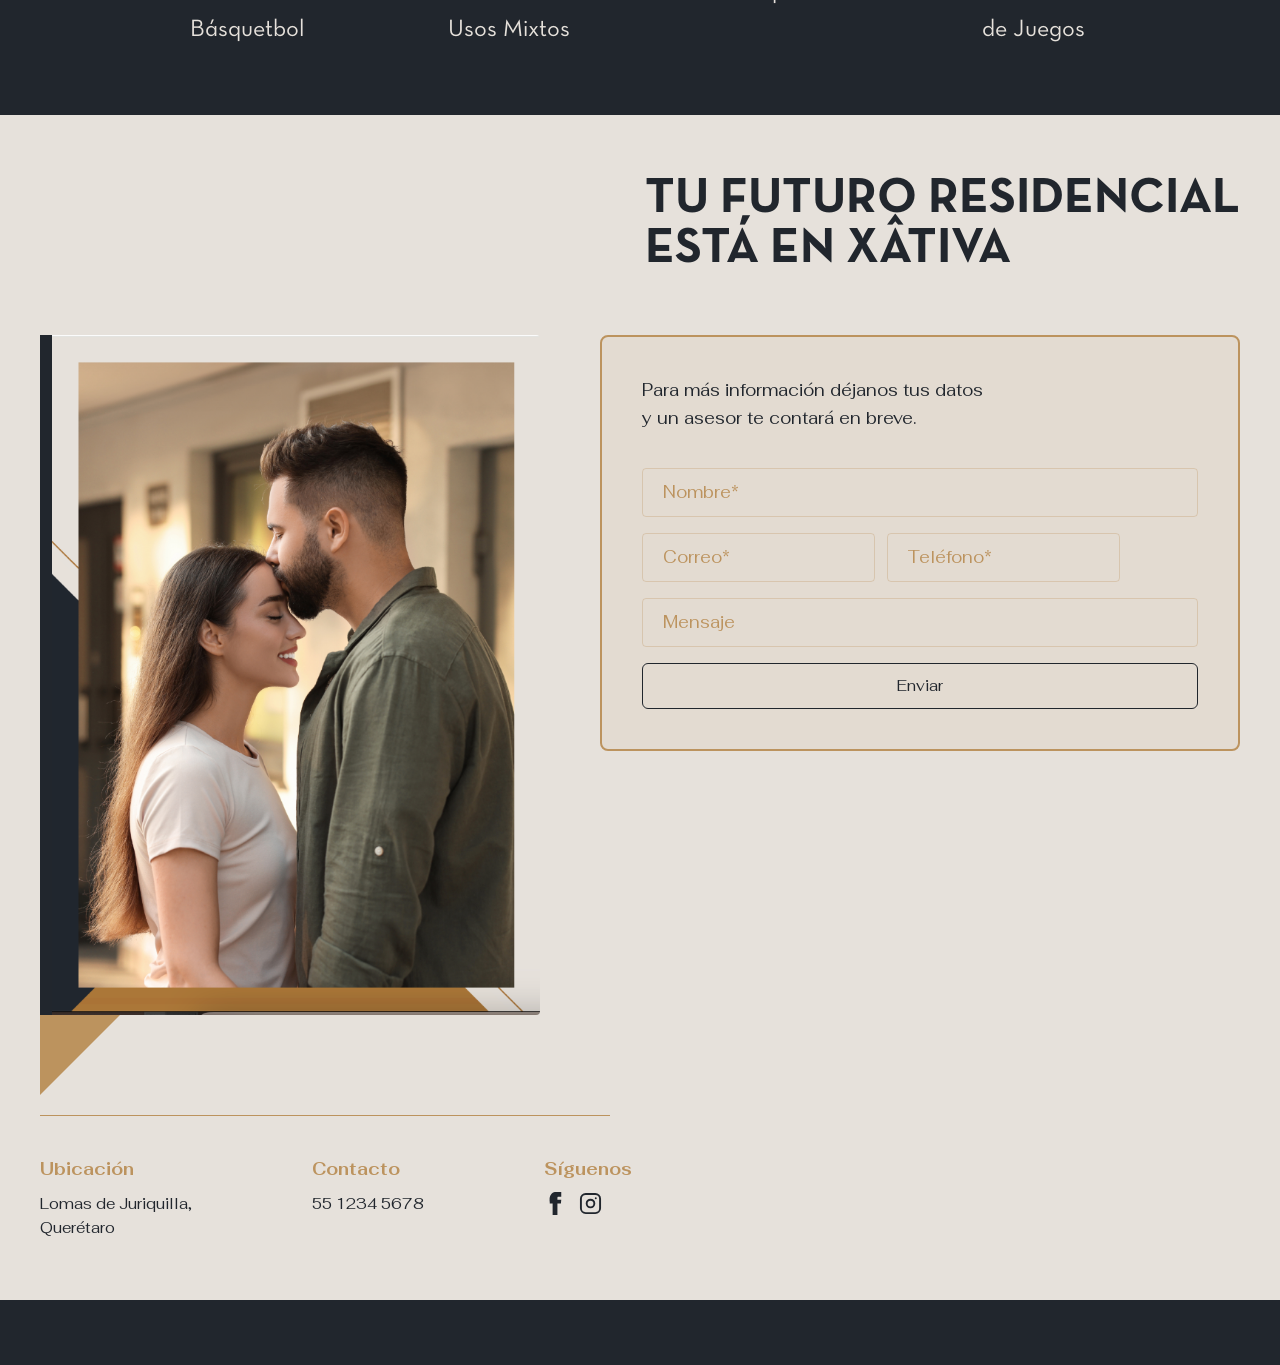
==== commit a2587016: "Fix contact photo format - use PNG instead of JPG - Changed contact-photo to .png format - Image sho" ====
--- a/casa-cuarzo.html
+++ b/casa-cuarzo.html
@@ -121,7 +121,7 @@
     </div>
     <div class="contact__body">
       <div class="contact__left-section">
-        <img class="contact__photo" src="assets/img/contact-photo.jpg" alt="">
+        <img class="contact__photo" src="assets/img/contact-photo.png" alt="">
       </div>
       <form class="contact__form">
         <p class="contact__lead">Para más información déjanos tus datos y un asesor te contará en breve.</p>
--- a/css/base.css
+++ b/css/base.css
@@ -485,7 +485,7 @@
   gap: 60px;
   margin-bottom: 60px;
   position: relative;
-  flex-direction: row-reverse;
+  align-items: flex-start;
 }
 
 .contact__left-section {
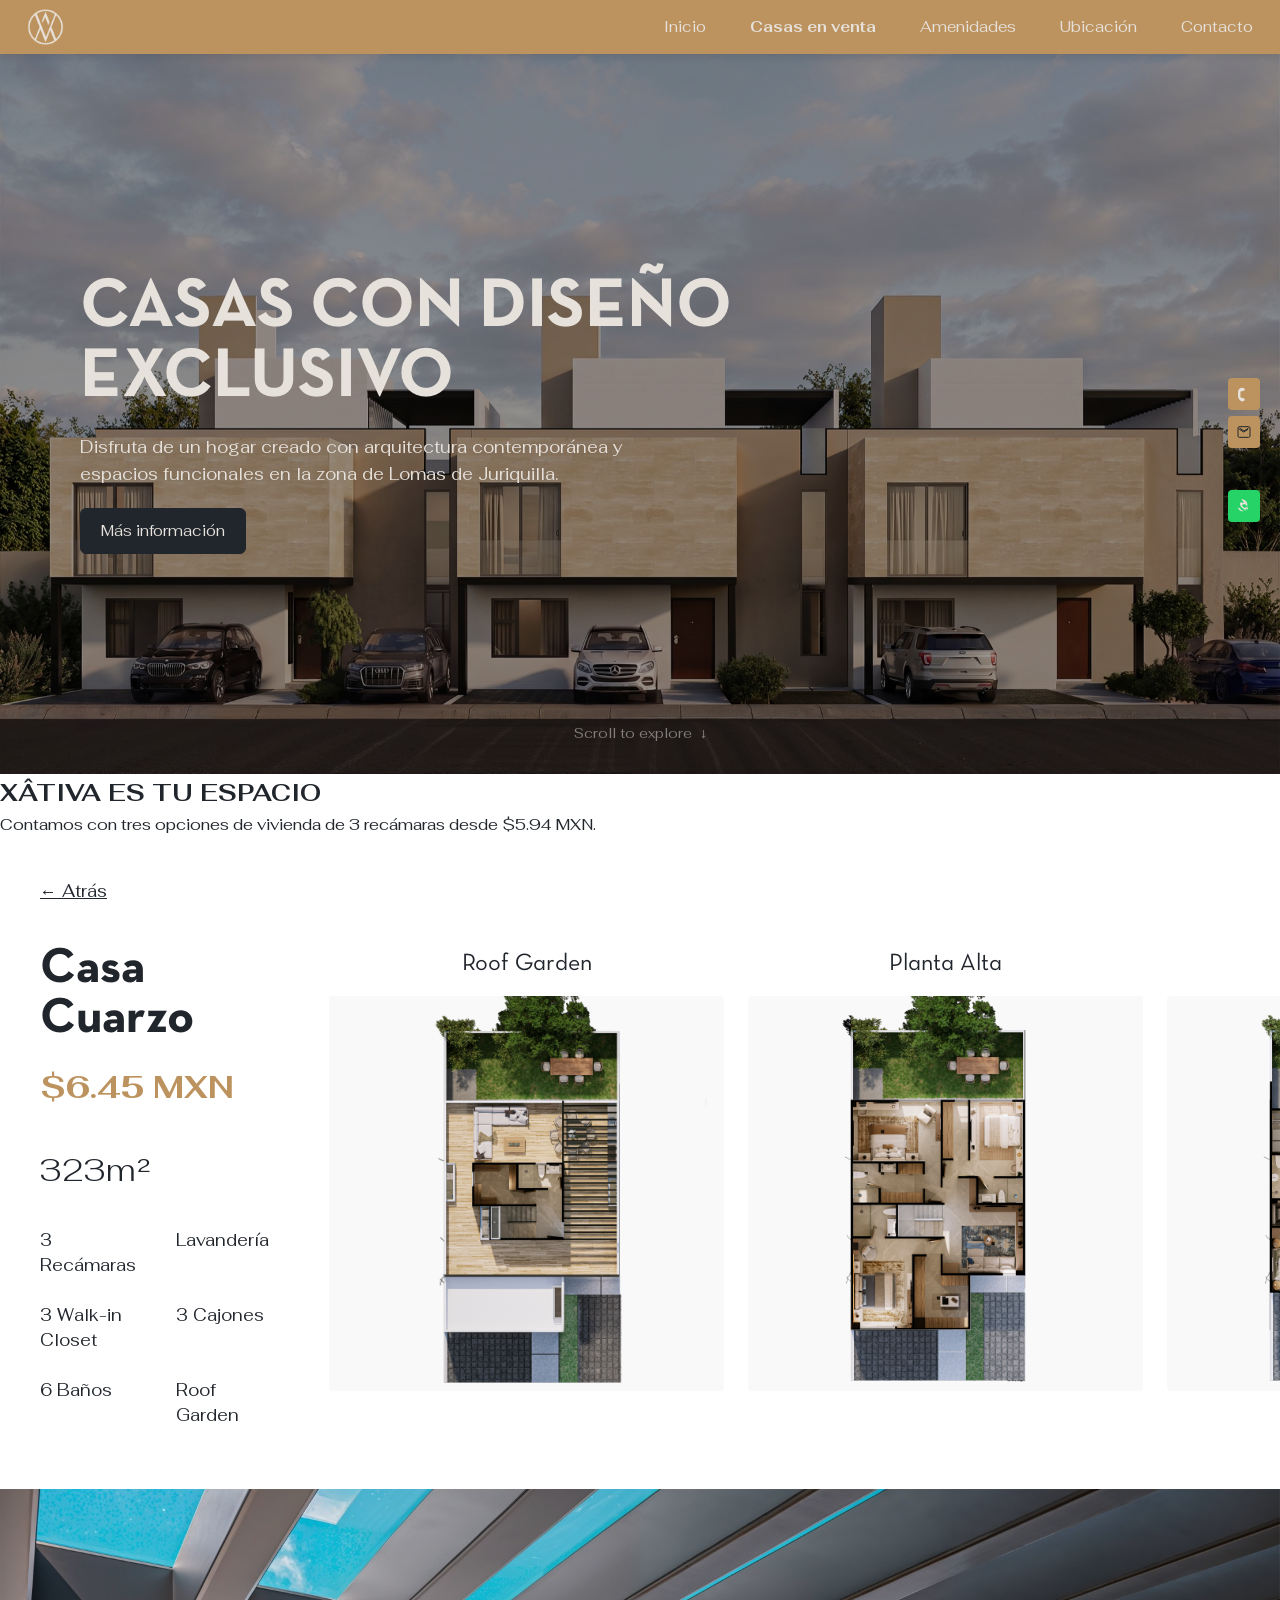
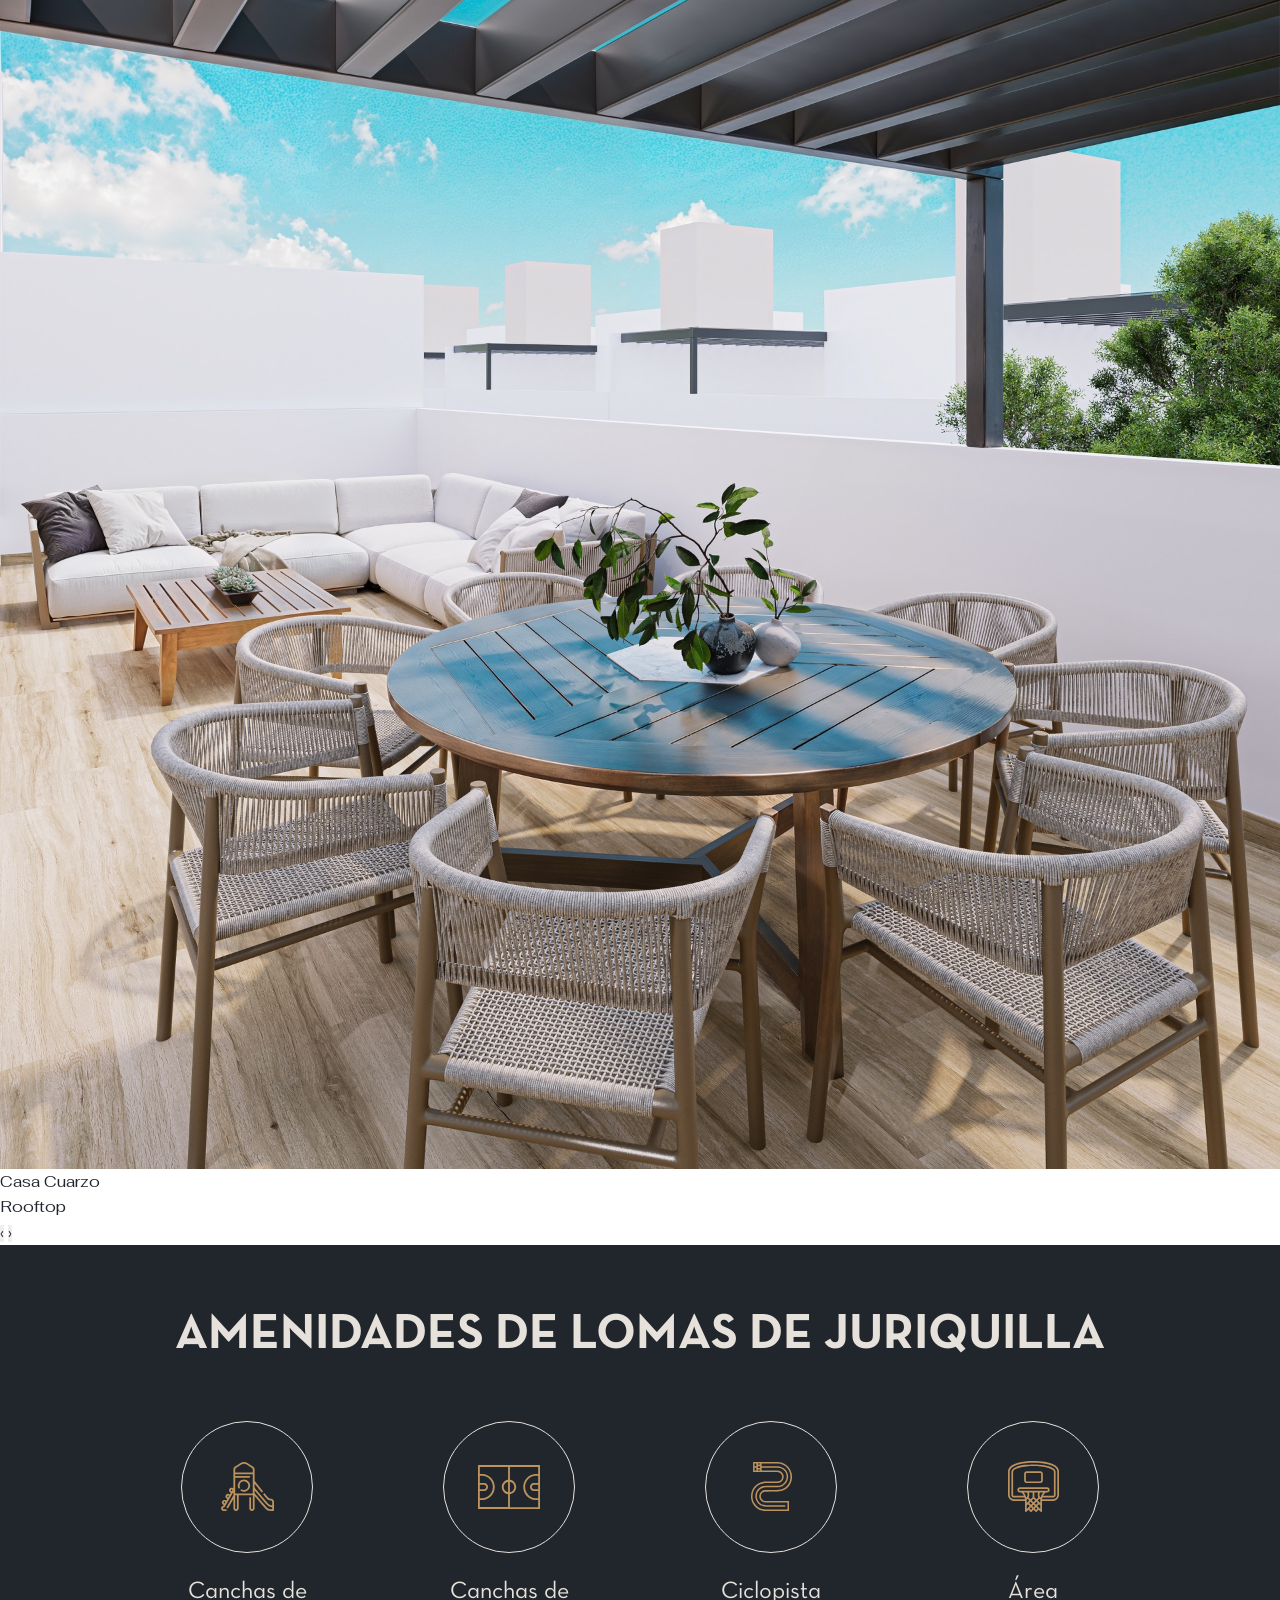
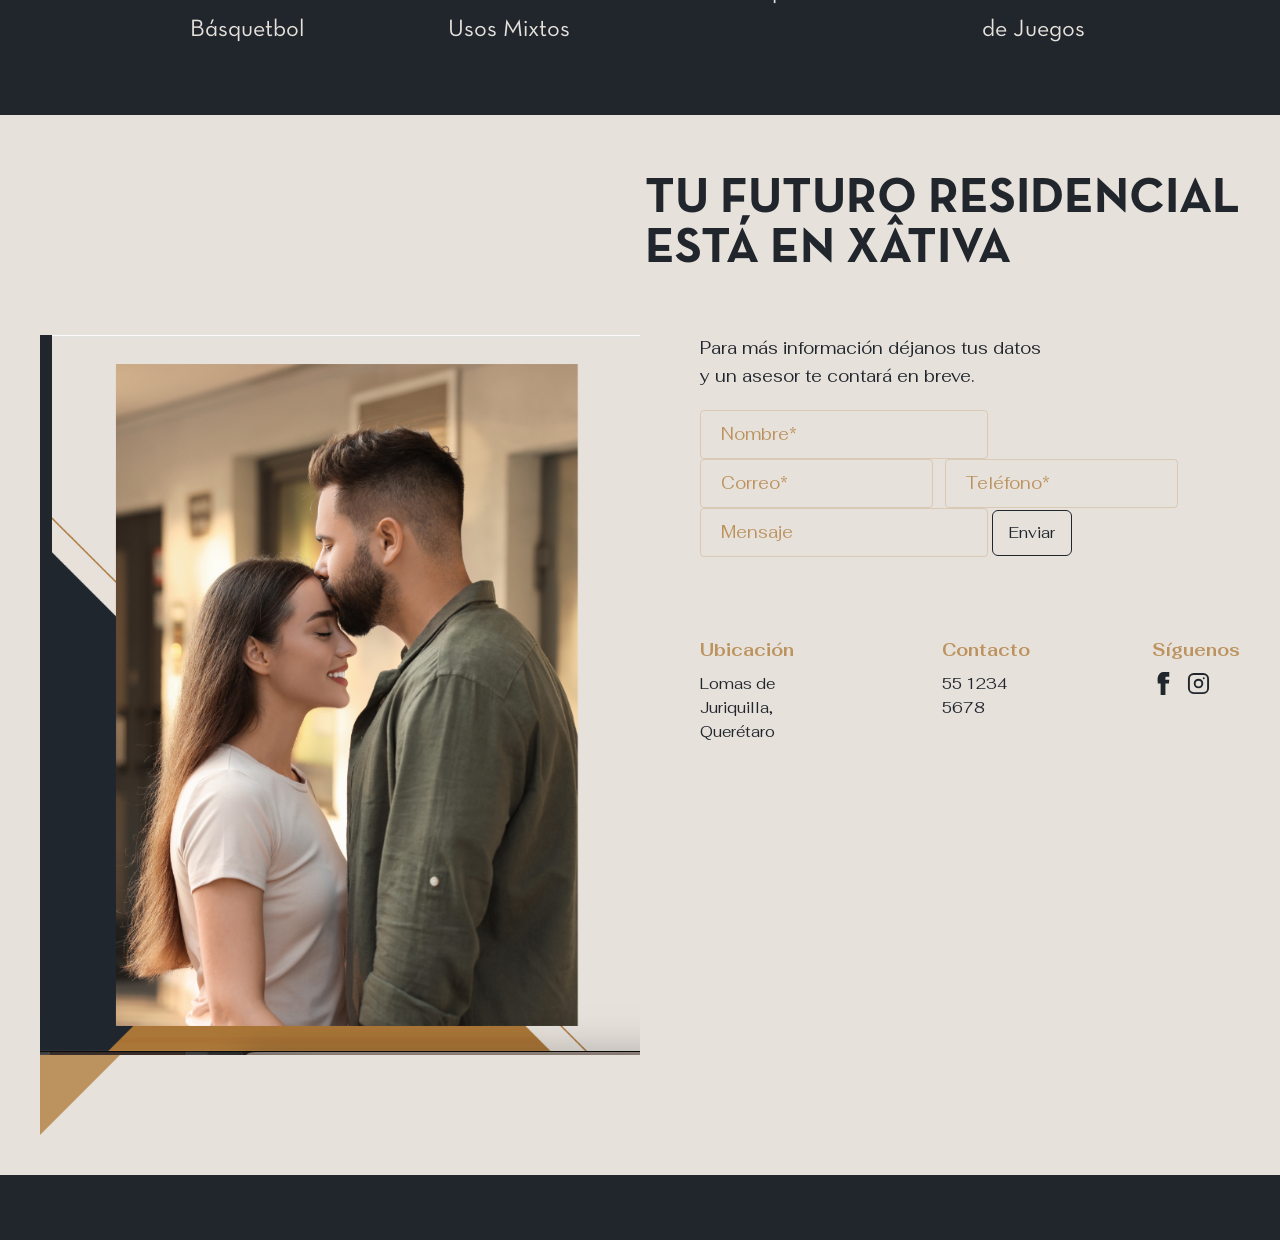
==== commit bab942ae: "Enlarge photo and move contact info to right side - Increased photo width to 600px and height to 720" ====
--- a/casa-cuarzo.html
+++ b/casa-cuarzo.html
@@ -123,33 +123,34 @@
       <div class="contact__left-section">
         <img class="contact__photo" src="assets/img/contact-photo.png" alt="">
       </div>
-      <form class="contact__form">
-        <p class="contact__lead">Para más información déjanos tus datos y un asesor te contará en breve.</p>
-        <input type="text" placeholder="Nombre*" required>
-        <div class="contact__row">
-          <input type="email" placeholder="Correo*" required>
-          <input type="tel" placeholder="Teléfono*" required>
-        </div>
-        <input type="text" placeholder="Mensaje">
-        <button class="btn-outline btn-outline--dark" type="submit">Enviar</button>
-      </form>
-    </div>
-    <div class="contact__info" id="ubicacion">
-      <hr class="contact__hr">
-      <div class="contact__cols">
-        <div>
-          <h4>Ubicación</h4>
-          <p>Lomas de Juriquilla,<br>Querétaro</p>
-        </div>
-        <div>
-          <h4>Contacto</h4>
-          <p>55 1234 5678</p>
-        </div>
-        <div>
-          <h4>Síguenos</h4>
-          <div class="contact__social">
-            <svg viewBox="0 0 24 24" xmlns="http://www.w3.org/2000/svg"><path d="M9 8h-3v4h3v12h5v-12h3.642l.358-4h-4v-1.667c0-.955.192-1.333 1.115-1.333h2.885v-5c-.489-.07-2.267-.2-4.555-.2-4.51 0-7.614 2.826-7.614 8.029v1.971z"/></svg>
-            <svg viewBox="0 0 24 24" xmlns="http://www.w3.org/2000/svg"><rect x="2" y="2" width="20" height="20" rx="5" fill="none" stroke="currentColor" stroke-width="2"/><circle cx="12" cy="12" r="4" fill="none" stroke="currentColor" stroke-width="2"/><circle cx="17.5" cy="6.5" r="1" fill="currentColor"/></svg>
+      <div class="contact__right-section">
+        <form class="contact__form">
+          <p class="contact__lead">Para más información déjanos tus datos y un asesor te contará en breve.</p>
+          <input type="text" placeholder="Nombre*" required>
+          <div class="contact__row">
+            <input type="email" placeholder="Correo*" required>
+            <input type="tel" placeholder="Teléfono*" required>
+          </div>
+          <input type="text" placeholder="Mensaje">
+          <button class="btn-outline btn-outline--dark" type="submit">Enviar</button>
+        </form>
+        <div class="contact__info" id="ubicacion">
+          <div class="contact__cols">
+            <div>
+              <h4>Ubicación</h4>
+              <p>Lomas de Juriquilla,<br>Querétaro</p>
+            </div>
+            <div>
+              <h4>Contacto</h4>
+              <p>55 1234 5678</p>
+            </div>
+            <div>
+              <h4>Síguenos</h4>
+              <div class="contact__social">
+                <svg viewBox="0 0 24 24" xmlns="http://www.w3.org/2000/svg"><path d="M9 8h-3v4h3v12h5v-12h3.642l.358-4h-4v-1.667c0-.955.192-1.333 1.115-1.333h2.885v-5c-.489-.07-2.267-.2-4.555-.2-4.51 0-7.614 2.826-7.614 8.029v1.971z"/></svg>
+                <svg viewBox="0 0 24 24" xmlns="http://www.w3.org/2000/svg"><rect x="2" y="2" width="20" height="20" rx="5" fill="none" stroke="currentColor" stroke-width="2"/><circle cx="12" cy="12" r="4" fill="none" stroke="currentColor" stroke-width="2"/><circle cx="17.5" cy="6.5" r="1" fill="currentColor"/></svg>
+              </div>
+            </div>
           </div>
         </div>
       </div>
--- a/css/base.css
+++ b/css/base.css
@@ -493,7 +493,7 @@
   flex-direction: column;
   gap: 40px;
   position: relative;
-  flex: 0 0 500px;
+  flex: 0 0 600px;
 }
 
 .contact__body::before {
@@ -517,7 +517,12 @@
   background-color: var(--dark);
 }
 
-.contact__form {
+.contact__right-section {
+  display: flex;
+  flex-direction: column;
+  gap: 40px;
+  flex: 1;
+}
   flex: 1;
   display: flex;
   flex-direction: column;
@@ -567,21 +572,24 @@
 }
 
 .contact__photo {
-  width: 500px;
-  height: 680px;
+  width: 100%;
+  height: 720px;
   object-fit: cover;
-  border-radius: 4px;
+  border-radius: 0px;
 }
 
 .contact__info {
   padding-top: 40px;
+  display: flex;
+  gap: 120px;
+  align-items: flex-start;
 }
 
 .contact__hr {
   border: none;
   border-top: 1px solid var(--gold);
-  width: 570px;
-  margin-bottom: 40px;
+  margin-bottom: 0px;
+  display: none;
 }
 
 .contact__cols {
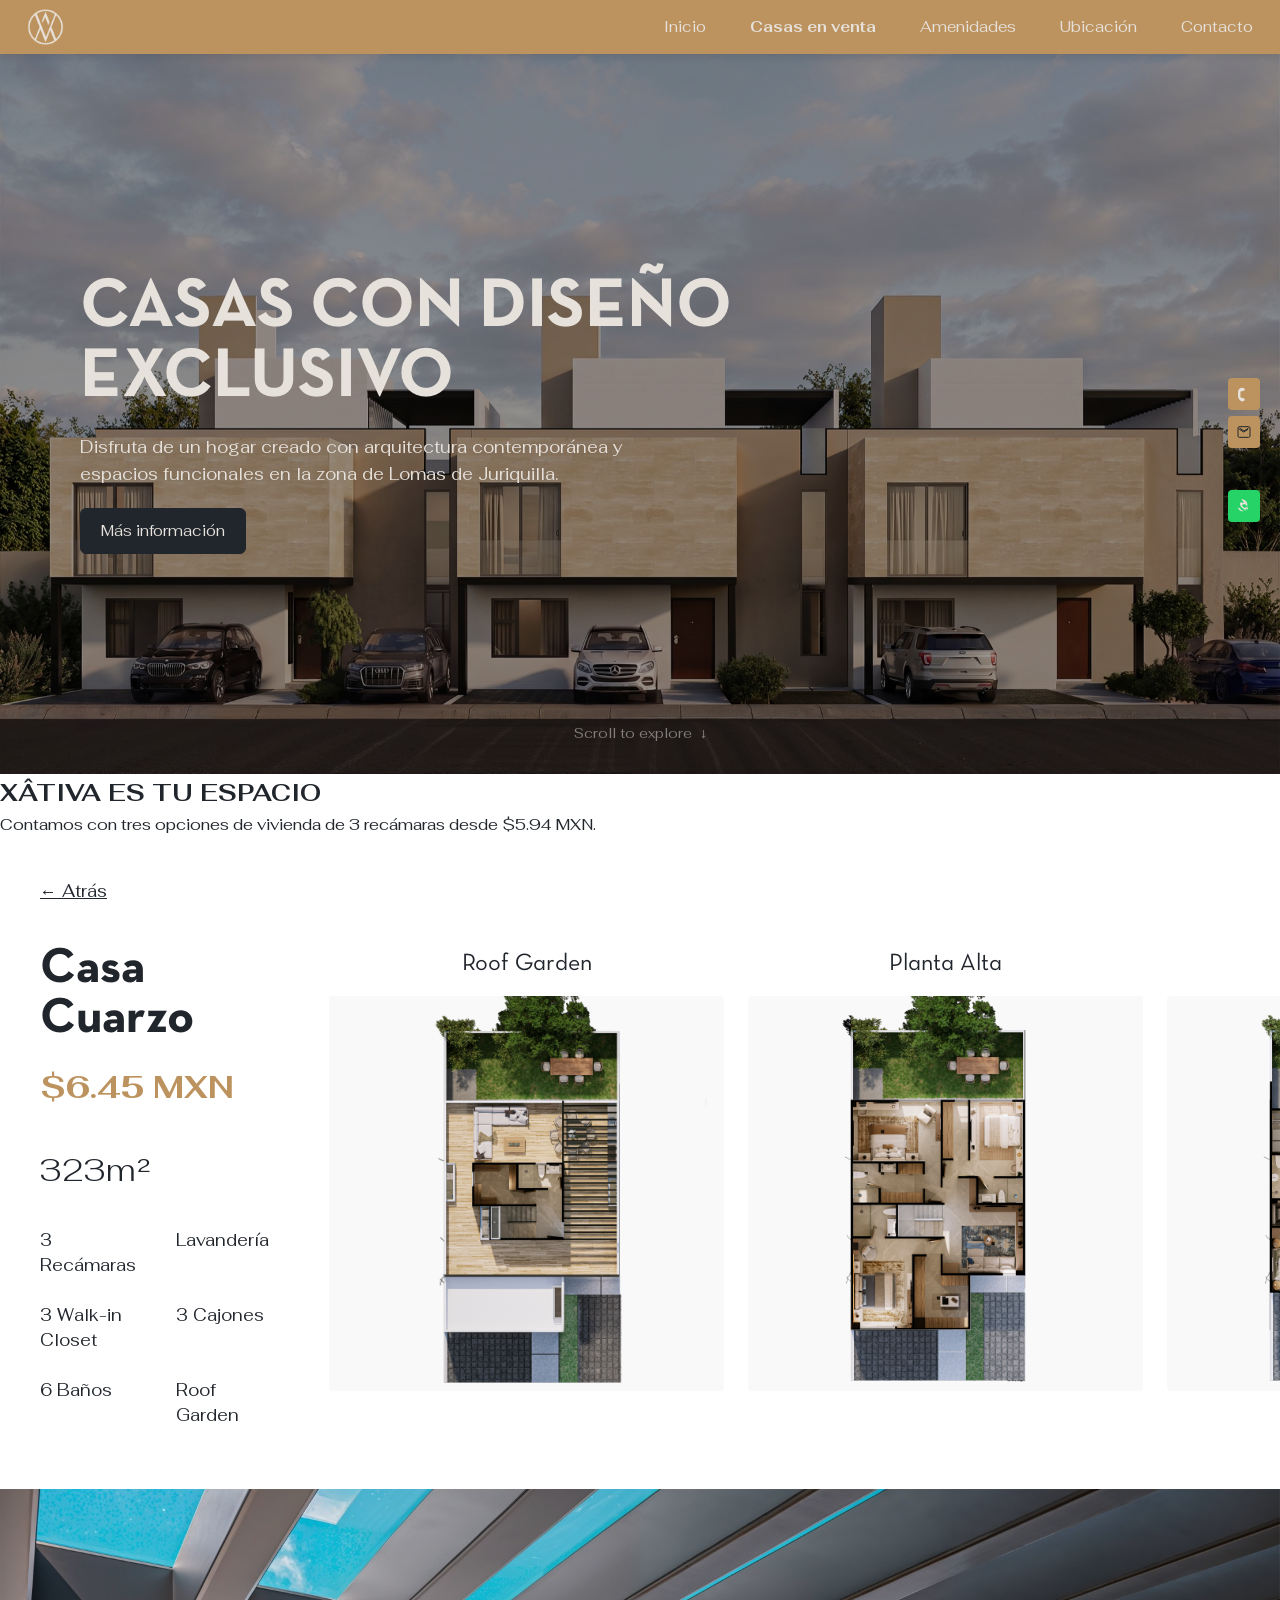
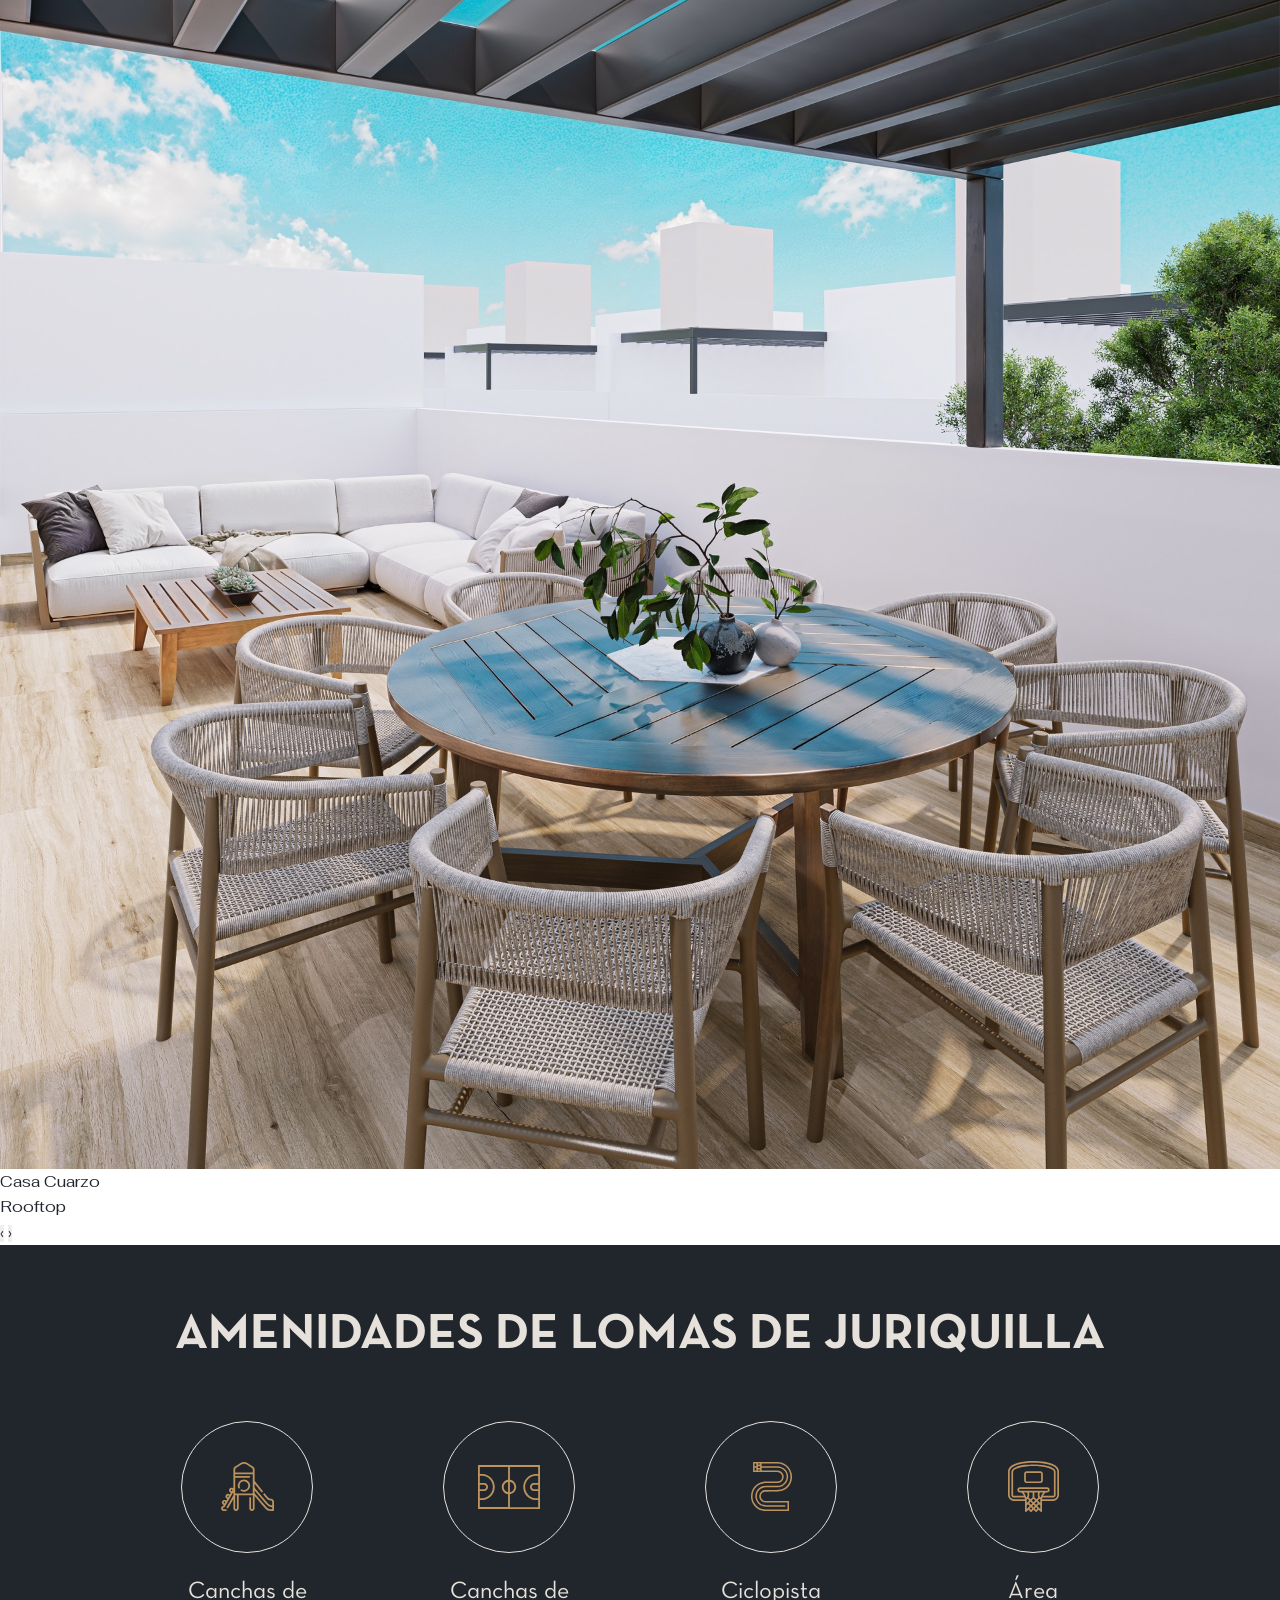
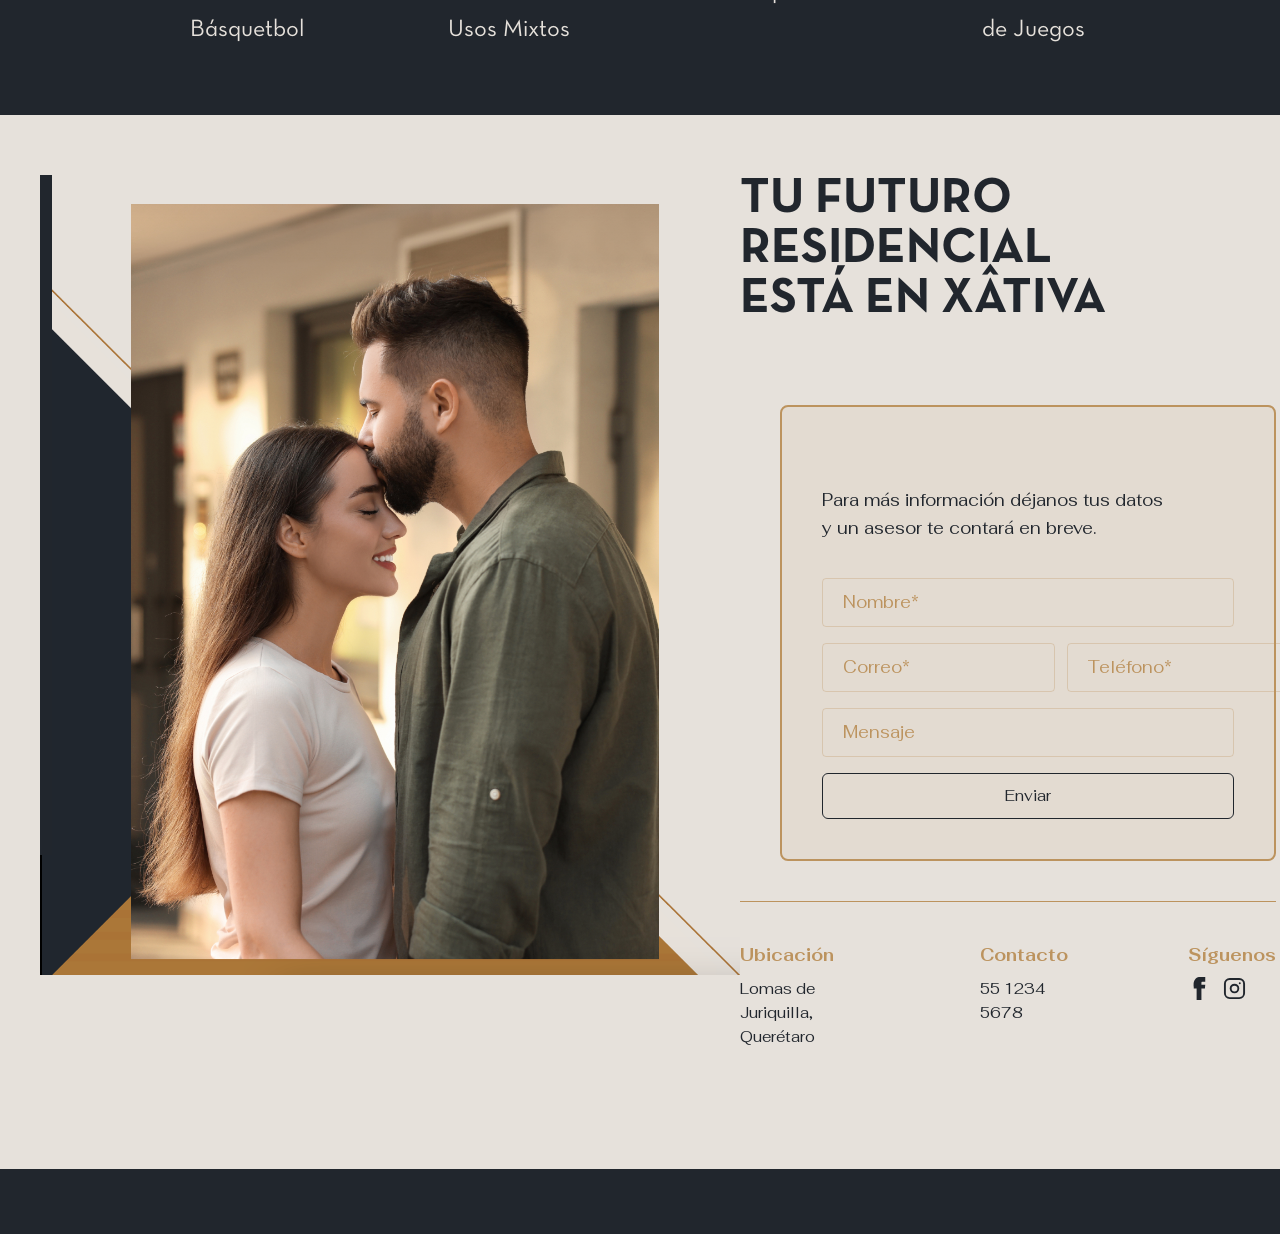
==== commit 3f2de46a: "Reorganize contact layout - title on right side above form - Moved title from contact__top to contac" ====
--- a/casa-cuarzo.html
+++ b/casa-cuarzo.html
@@ -116,14 +116,12 @@
   </section>
 
   <section class="contact" id="contacto">
-    <div class="contact__top">
-      <h2 class="contact__title">TU FUTURO RESIDENCIAL<br>ESTÁ EN XÂTIVA</h2>
-    </div>
     <div class="contact__body">
       <div class="contact__left-section">
         <img class="contact__photo" src="assets/img/contact-photo.png" alt="">
       </div>
       <div class="contact__right-section">
+        <h2 class="contact__title">TU FUTURO RESIDENCIAL<br>ESTÁ EN XÂTIVA</h2>
         <form class="contact__form">
           <p class="contact__lead">Para más información déjanos tus datos y un asesor te contará en breve.</p>
           <input type="text" placeholder="Nombre*" required>
--- a/css/base.css
+++ b/css/base.css
@@ -478,11 +478,12 @@
   font-weight: 700;
   color: var(--dark);
   line-height: 1.0;
+  margin-bottom: 40px;
 }
 
 .contact__body {
   display: flex;
-  gap: 60px;
+  gap: 0px;
   margin-bottom: 60px;
   position: relative;
   align-items: flex-start;
@@ -493,18 +494,11 @@
   flex-direction: column;
   gap: 40px;
   position: relative;
-  flex: 0 0 600px;
+  flex: 0 0 700px;
 }
 
 .contact__body::before {
-  content: '';
-  position: absolute;
-  bottom: -80px;
-  left: 0;
-  width: 0;
-  height: 0;
-  border-left: 120px solid var(--gold);
-  border-bottom: 120px solid transparent;
+  display: none;
 }
 
 .contact__body::after {
@@ -523,15 +517,18 @@
   gap: 40px;
   flex: 1;
 }
+
+.contact__form {
   flex: 1;
   display: flex;
   flex-direction: column;
   gap: 16px;
   width: 496px;
   border: 2px solid var(--gold);
-  padding: 40px;
+  padding: 80px 40px 40px;
   background-color: rgba(188, 147, 94, 0.08);
   border-radius: 8px;
+  margin-left: 40px;
 }
 
 .contact__form button.btn-outline {
@@ -573,7 +570,7 @@
 
 .contact__photo {
   width: 100%;
-  height: 720px;
+  height: 800px;
   object-fit: cover;
   border-radius: 0px;
 }
@@ -583,6 +580,7 @@
   display: flex;
   gap: 120px;
   align-items: flex-start;
+  border-top: 1px solid var(--gold);
 }
 
 .contact__hr {
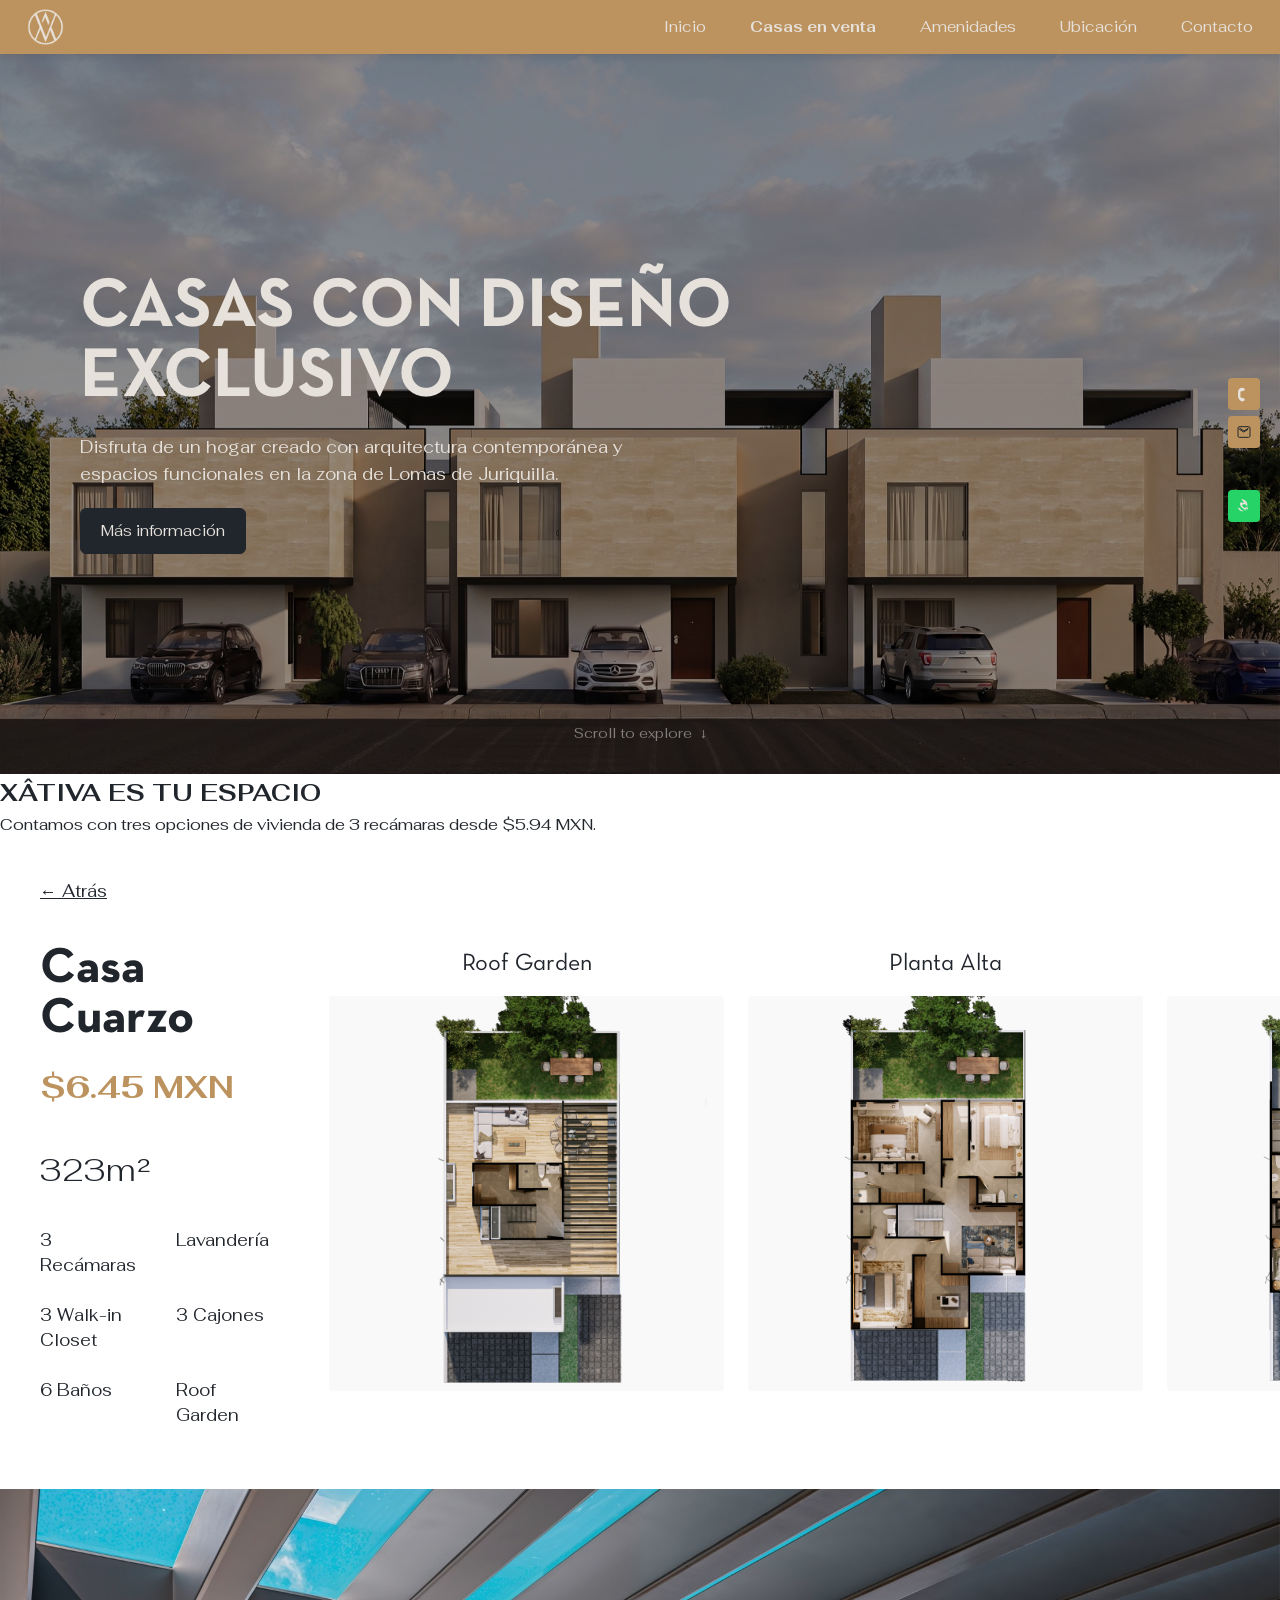
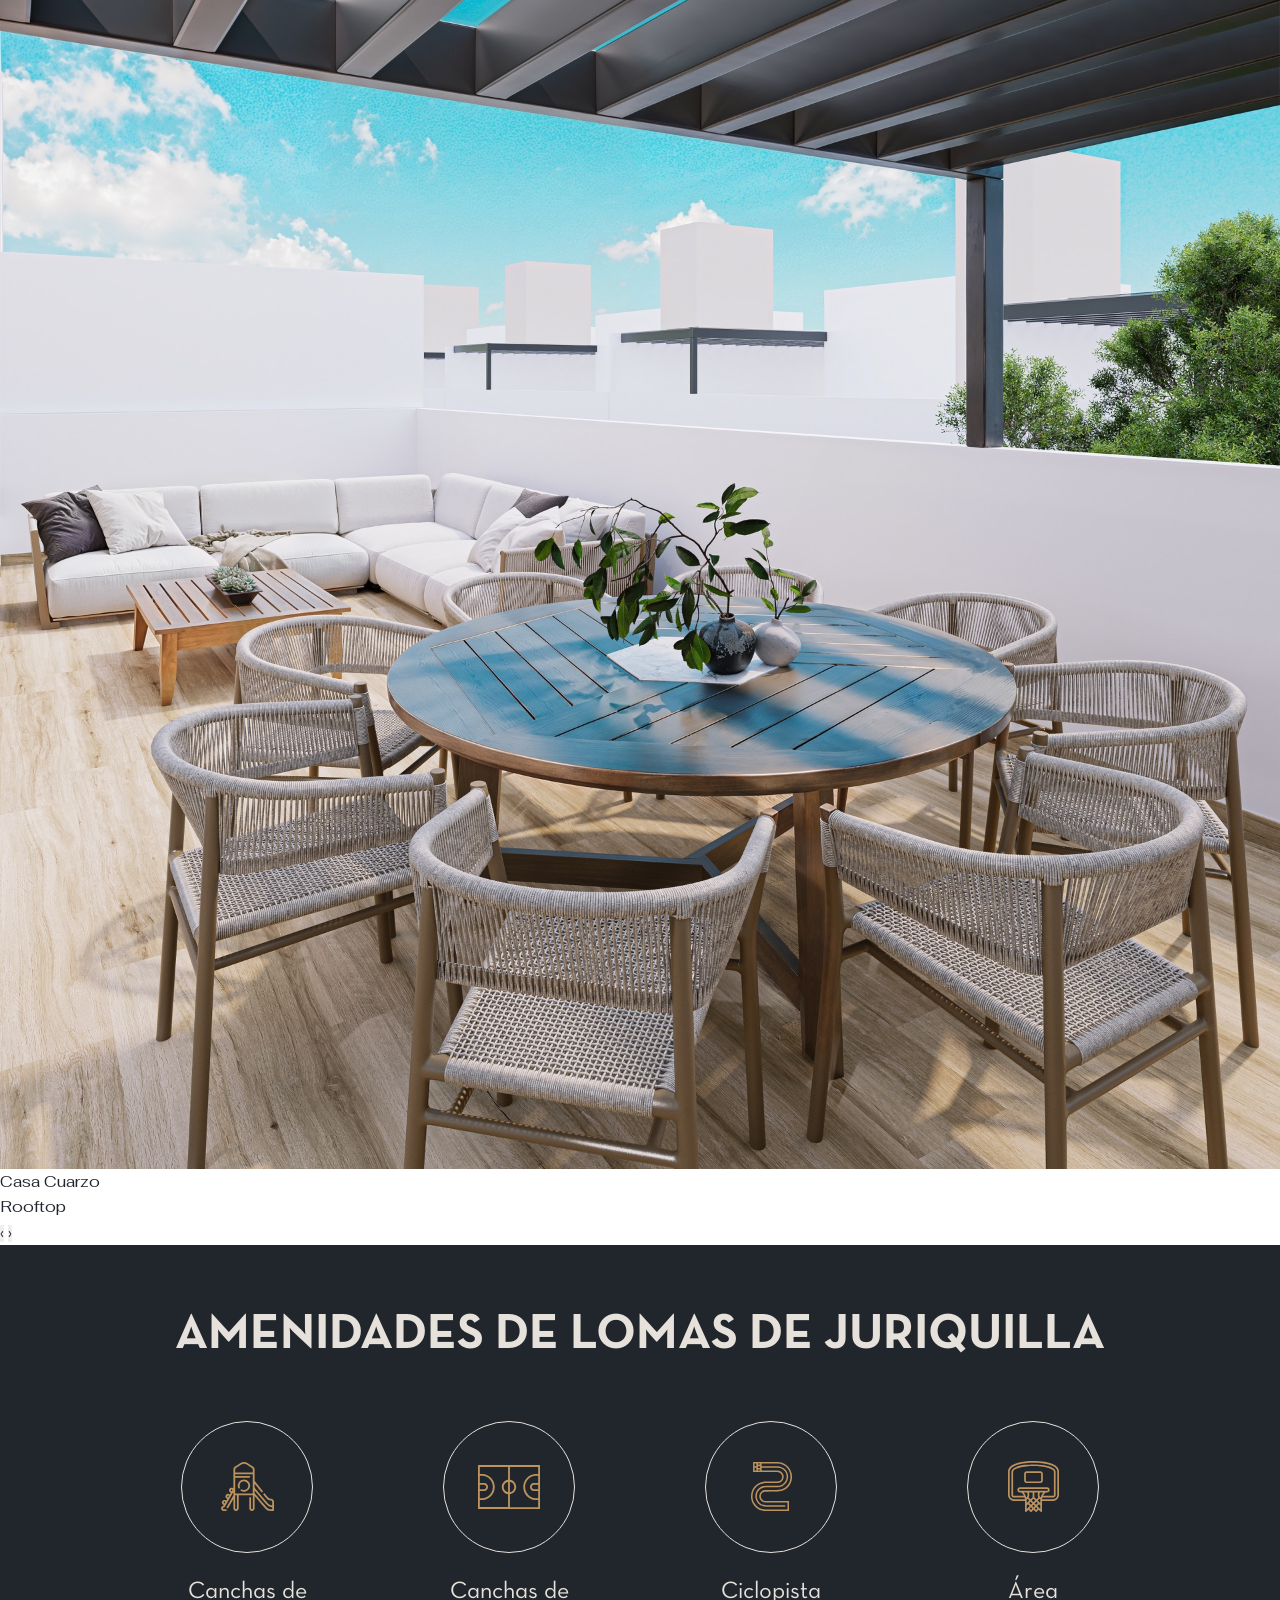
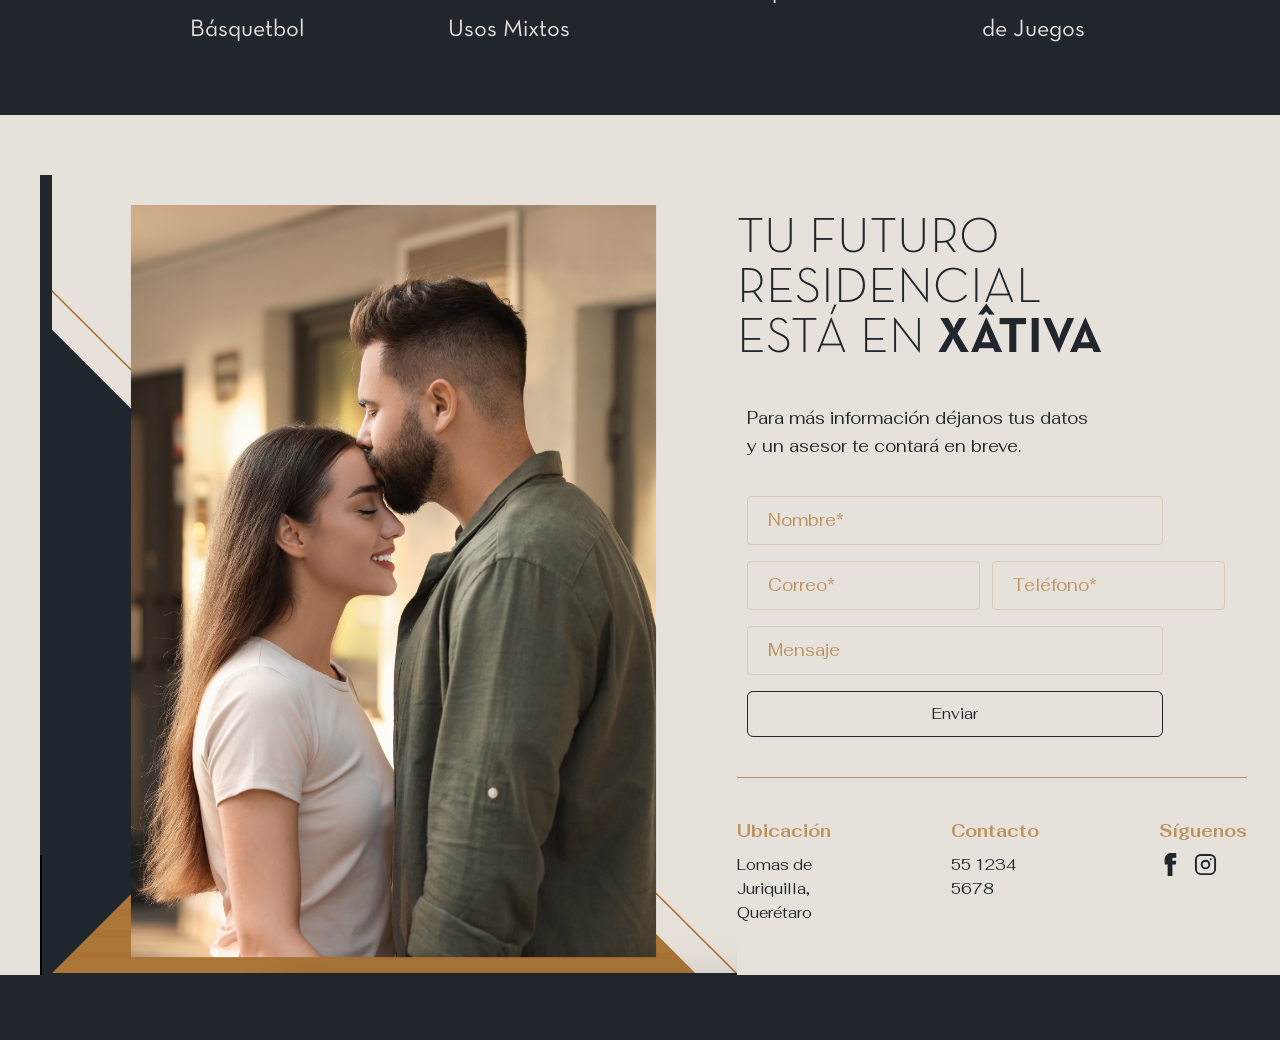
==== commit bfd00c22: "Change title typography - Light for text, Bold for XÂTIVA - Title font-weight: 300 (Light) - XÂTIVA " ====
--- a/casa-cuarzo.html
+++ b/casa-cuarzo.html
@@ -121,7 +121,7 @@
         <img class="contact__photo" src="assets/img/contact-photo.png" alt="">
       </div>
       <div class="contact__right-section">
-        <h2 class="contact__title">TU FUTURO RESIDENCIAL<br>ESTÁ EN XÂTIVA</h2>
+        <h2 class="contact__title">TU FUTURO RESIDENCIAL<br>ESTÁ EN <span class="contact__title--bold">XÂTIVA</span></h2>
         <form class="contact__form">
           <p class="contact__lead">Para más información déjanos tus datos y un asesor te contará en breve.</p>
           <input type="text" placeholder="Nombre*" required>
--- a/css/base.css
+++ b/css/base.css
@@ -452,7 +452,7 @@
 /* Contact Section */
 .contact {
   background-color: var(--cream);
-  padding: 60px 40px;
+  padding: 60px 40px 0px;
 }
 
 .contact__top {
@@ -475,16 +475,21 @@
 .contact__title {
   font-family: 'Neutra Text', serif;
   font-size: 50px;
-  font-weight: 700;
+  font-weight: 300;
   color: var(--dark);
   line-height: 1.0;
   margin-bottom: 40px;
+  margin-top: 40px;
+}
+
+.contact__title--bold {
+  font-weight: 700;
 }
 
 .contact__body {
   display: flex;
   gap: 0px;
-  margin-bottom: 60px;
+  margin-bottom: 0px;
   position: relative;
   align-items: flex-start;
 }
@@ -494,7 +499,8 @@
   flex-direction: column;
   gap: 40px;
   position: relative;
-  flex: 0 0 700px;
+  flex: 0 0 auto;
+  margin-right: 0;
 }
 
 .contact__body::before {
@@ -524,11 +530,12 @@
   flex-direction: column;
   gap: 16px;
   width: 496px;
-  border: 2px solid var(--gold);
+  border: none;
   padding: 80px 40px 40px;
-  background-color: rgba(188, 147, 94, 0.08);
+  background-color: transparent;
   border-radius: 8px;
-  margin-left: 40px;
+  margin-left: -30px;
+  margin-top: -120px;
 }
 
 .contact__form button.btn-outline {
@@ -577,10 +584,12 @@
 
 .contact__info {
   padding-top: 40px;
-  display: flex;
-  gap: 120px;
+  padding-left: 0px;
+  display: flex;
+  gap: 20px;
   align-items: flex-start;
   border-top: 1px solid var(--gold);
+  margin-top: -40px;
 }
 
 .contact__hr {
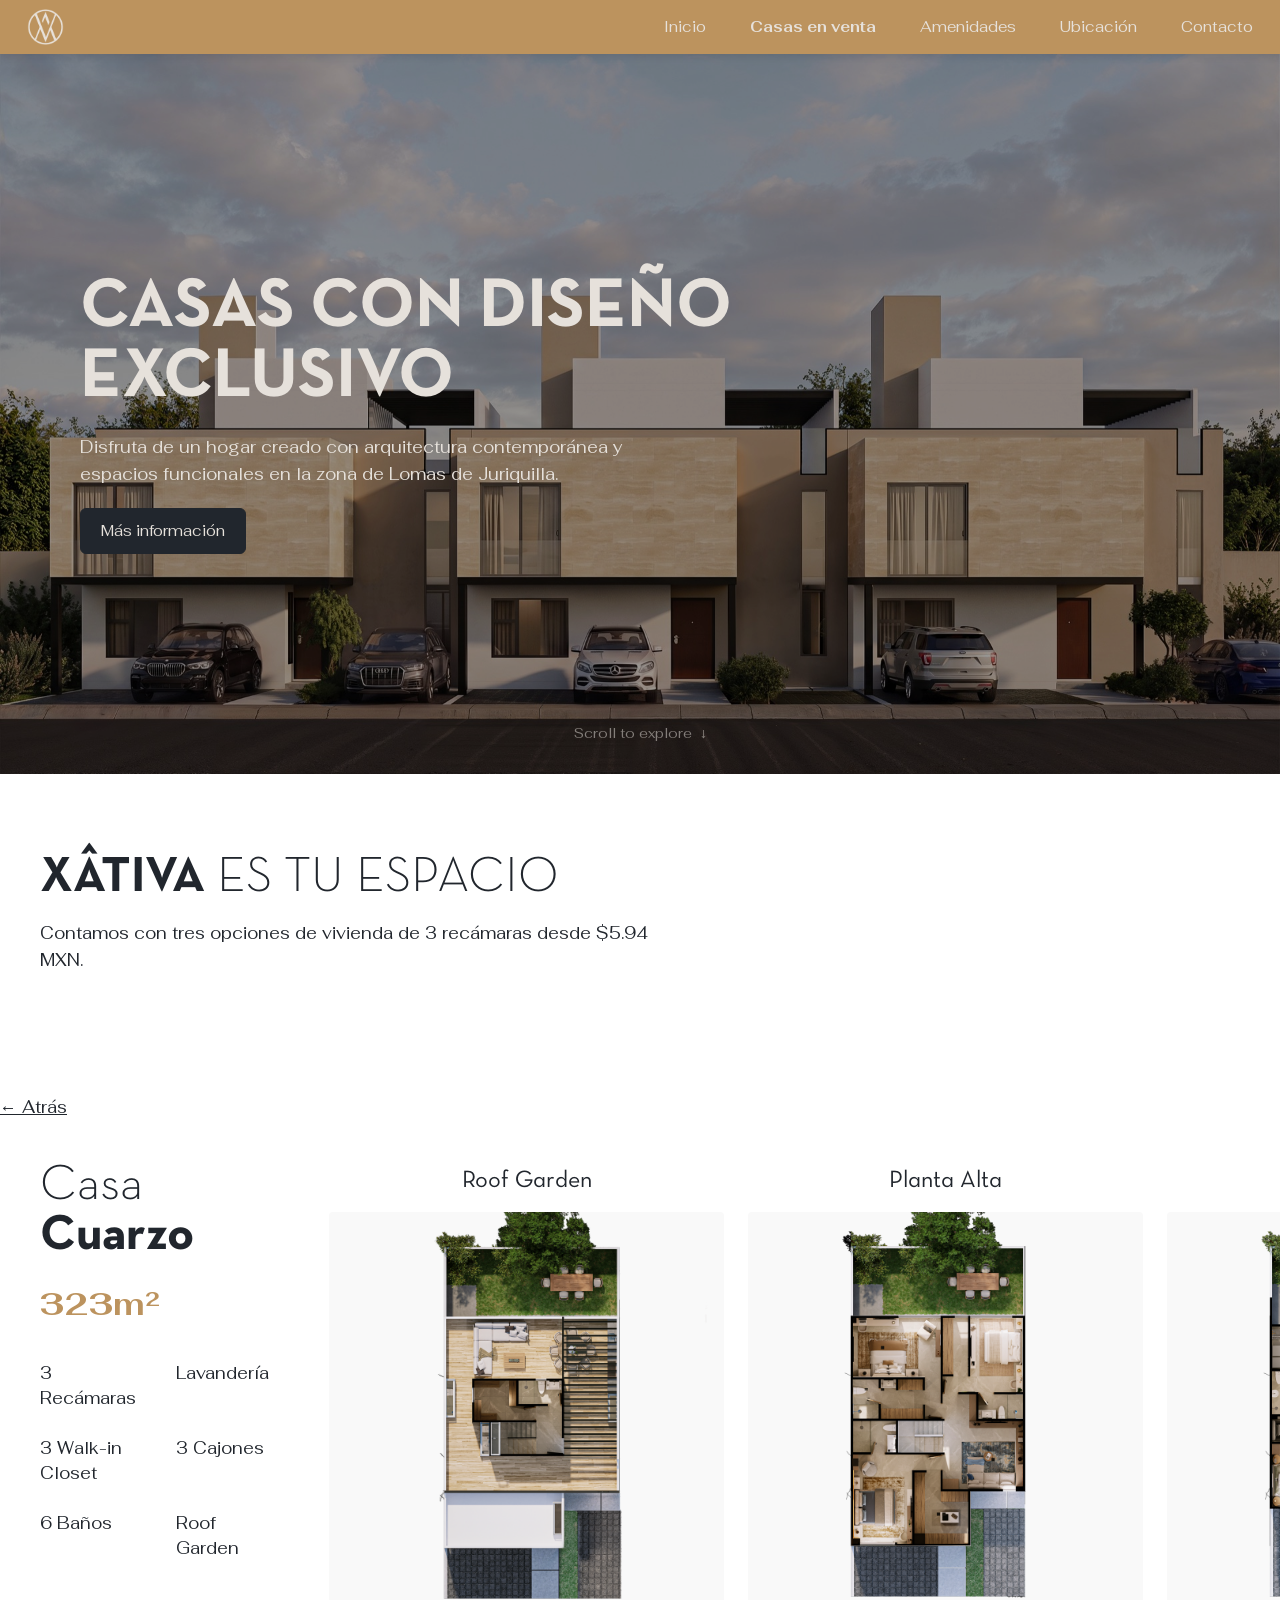
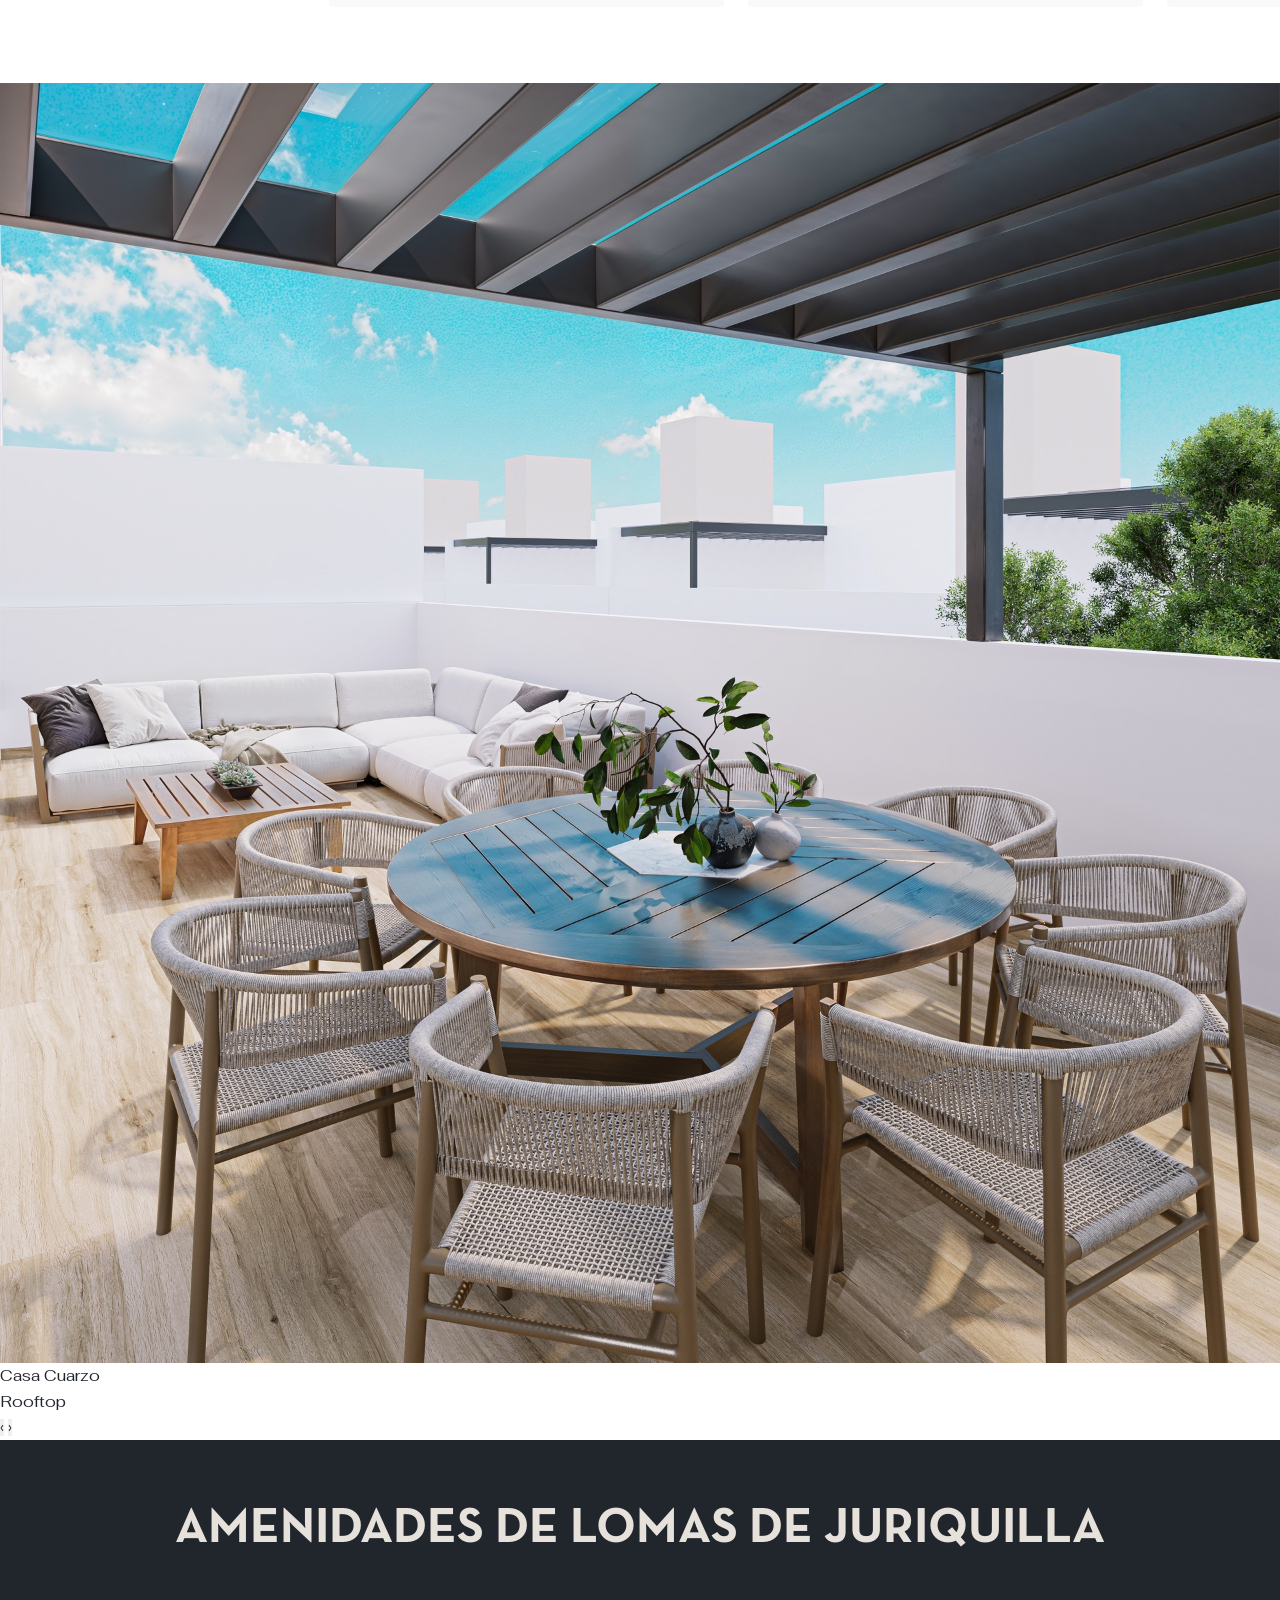
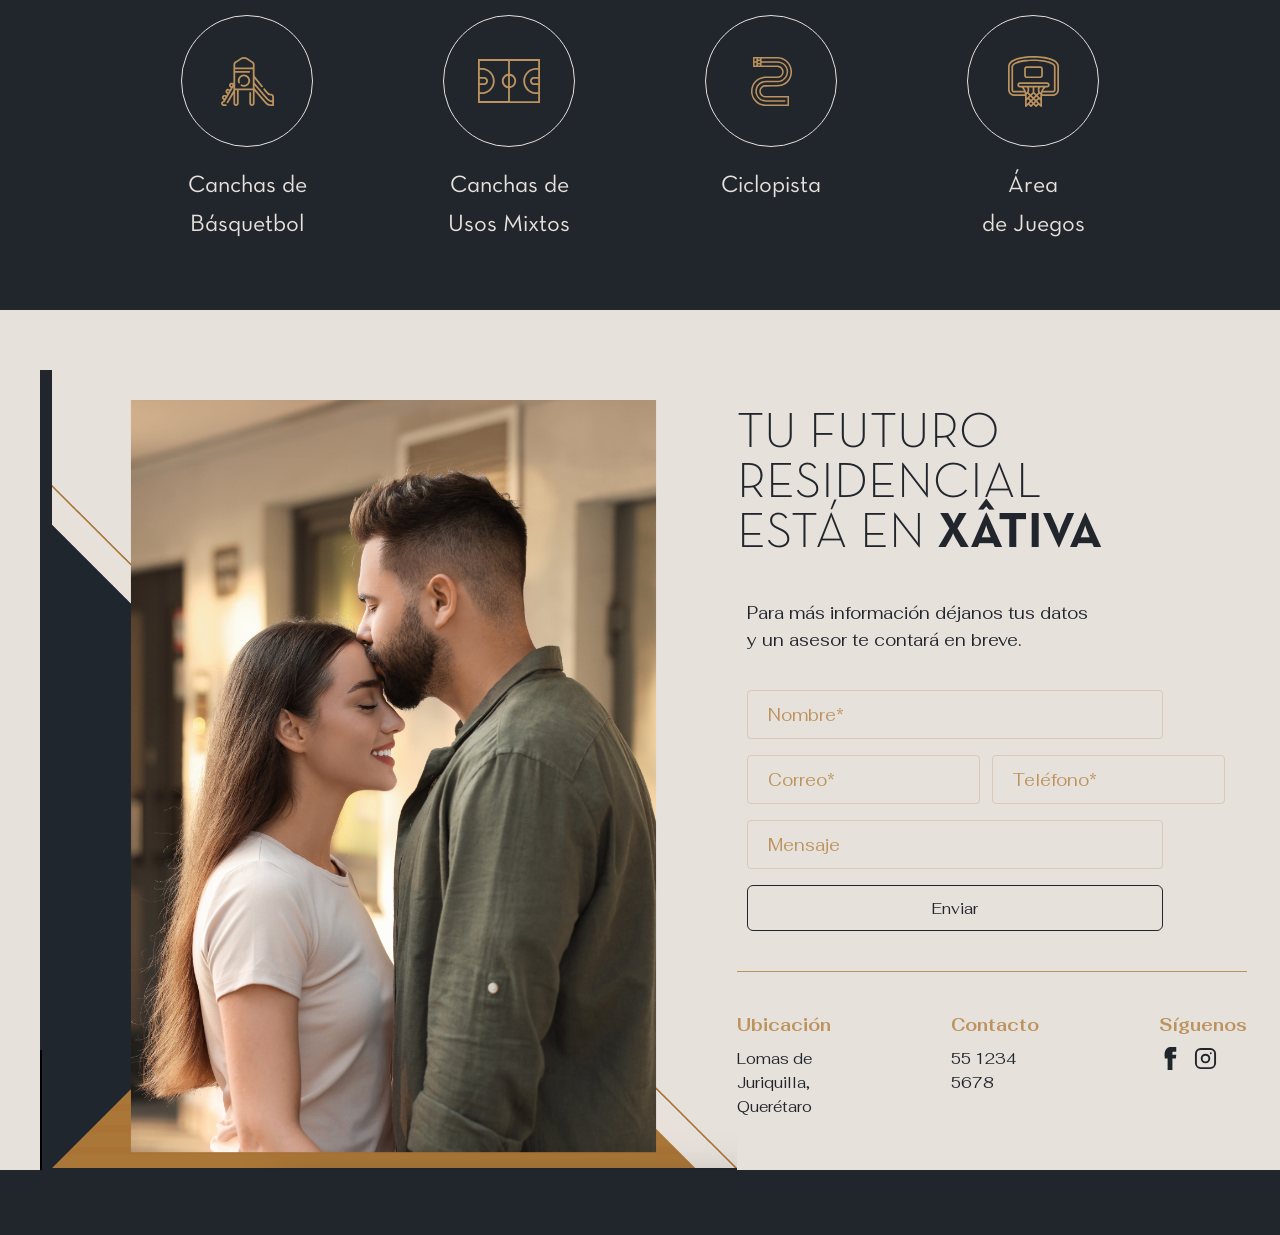
==== commit c30d81af: "Update house titles and remove prices - Changed \"Casa\" to light weight (300) in all house titles -" ====
--- a/casa-cuarzo.html
+++ b/casa-cuarzo.html
@@ -40,8 +40,7 @@
 
   <section class="house-sheet">
     <div class="house-sheet__info">
-      <h2 class="house-sheet__name">Casa Cuarzo</h2>
-      <p class="house-sheet__area">$6.45 MXN</p>
+      <h2 class="house-sheet__name"><span class="house-sheet__name--light">Casa</span> Cuarzo</h2>
       <p class="house-sheet__area">323m²</p>
       <div class="house-sheet__features">
         <div class="house-sheet__feature">3 Recámaras</div>
--- a/css/base.css
+++ b/css/base.css
@@ -309,14 +309,7 @@
 
 /* Floating Buttons */
 .floating {
-  position: fixed;
-  right: 20px;
-  top: 50%;
-  transform: translateY(-50%);
-  display: flex;
-  flex-direction: column;
-  gap: 6px;
-  z-index: 999;
+  display: none;
 }
 
 .floating__btn {
@@ -602,6 +595,8 @@
 .contact__cols {
   display: flex;
   gap: 120px;
+  justify-content: space-between;
+  flex: 1;
 }
 
 .contact__cols h4 {
@@ -649,21 +644,79 @@
     flex-direction: column;
   }
 
+  .contact {
+    padding: 40px 20px 0px;
+  }
+
+  .contact__left-section {
+    width: 100%;
+  }
+
+  .contact__right-section {
+    width: 100%;
+    gap: 20px;
+  }
+
+  .contact__title {
+    font-size: 36px;
+    margin-top: 20px;
+    margin-bottom: 20px;
+  }
+
   .contact__photo {
     width: 100%;
     height: auto;
+    margin-bottom: 20px;
+  }
+
+  .contact__form {
+    width: 100%;
+    padding: 40px 20px 20px;
+    margin-left: 0;
+    margin-top: 0;
+    gap: 12px;
+  }
+
+  .contact__lead {
+    max-width: 100%;
+    font-size: 15px;
+    margin-bottom: 16px;
+  }
+
+  .contact__row {
+    grid-template-columns: 1fr;
+    gap: 12px;
+  }
+
+  .contact__form input {
+    height: 44px;
+    font-size: 15px;
+  }
+
+  .contact__form button {
+    height: 44px;
+  }
+
+  .contact__info {
+    padding-top: 20px;
+    margin-top: 0;
+    flex-direction: row;
+    gap: 20px;
+    justify-content: space-between;
   }
 
   .contact__cols {
-    flex-direction: column;
+    flex-direction: row;
     gap: 30px;
+    justify-content: space-between;
+    width: 100%;
   }
 
   .contact__hr {
     width: 100%;
   }
 
-  .contact__lead {
-    max-width: 100%;
-  }
-}
+  .contact__body::after {
+    display: none;
+  }
+}
--- a/css/detail.css
+++ b/css/detail.css
@@ -1,10 +1,39 @@
 /* Detail page specific styles */
+
+.intro {
+  max-width: 1280px;
+  margin: 0 auto;
+  padding: 80px 40px;
+  text-align: left;
+}
+
+.intro h2 {
+  font-family: 'Neutra Text', serif;
+  font-size: 50px;
+  font-weight: 300;
+  color: var(--dark);
+  margin-bottom: 16px;
+  line-height: 1.0;
+}
+
+.intro__brand {
+  font-weight: 700;
+}
+
+.intro p {
+  font-family: 'Fahkwang', sans-serif;
+  font-size: 17px;
+  font-weight: 400;
+  color: var(--dark);
+  max-width: 655px;
+  margin: 0;
+}
 
 .back-link {
   max-width: 1280px;
-  margin: 40px auto 0;
-  padding: 0 40px;
-  display: inline-block;
+  margin: 40px 40px 0 auto;
+  padding: 0;
+  display: block;
   font-family: 'Fahkwang', sans-serif;
   font-size: 17px;
   font-weight: 400;
@@ -31,6 +60,10 @@
   color: var(--dark);
   margin-bottom: 16px;
   line-height: 1.0;
+}
+
+.house-sheet__name--light {
+  font-weight: 300;
 }
 
 .house-sheet__area {
@@ -125,27 +158,54 @@
 }
 
 @media (max-width: 768px) {
+  .back-link {
+    padding: 0 20px;
+    font-size: 15px;
+  }
+
   .house-sheet {
     padding: 0 20px;
+    gap: 30px;
+    margin: 30px auto 40px;
   }
 
   .house-sheet__name {
-    font-size: 36px;
+    font-size: 32px;
+    margin-bottom: 12px;
+  }
+
+  .house-sheet__area {
+    font-size: 20px;
+    margin-bottom: 20px;
   }
 
   .house-sheet__features {
     grid-template-columns: 1fr;
+    gap: 16px 20px;
+  }
+
+  .house-sheet__feature {
+    font-size: 15px;
   }
 
   .plan-row {
     flex-direction: column;
     align-items: center;
+    gap: 20px;
+  }
+
+  .plan-item {
+    gap: 10px;
+  }
+
+  .plan-item__label {
+    font-size: 18px;
   }
 
   .plan-item__image {
     width: 100%;
     height: auto;
-    max-width: 300px;
+    max-width: 280px;
     aspect-ratio: 1;
   }
 }
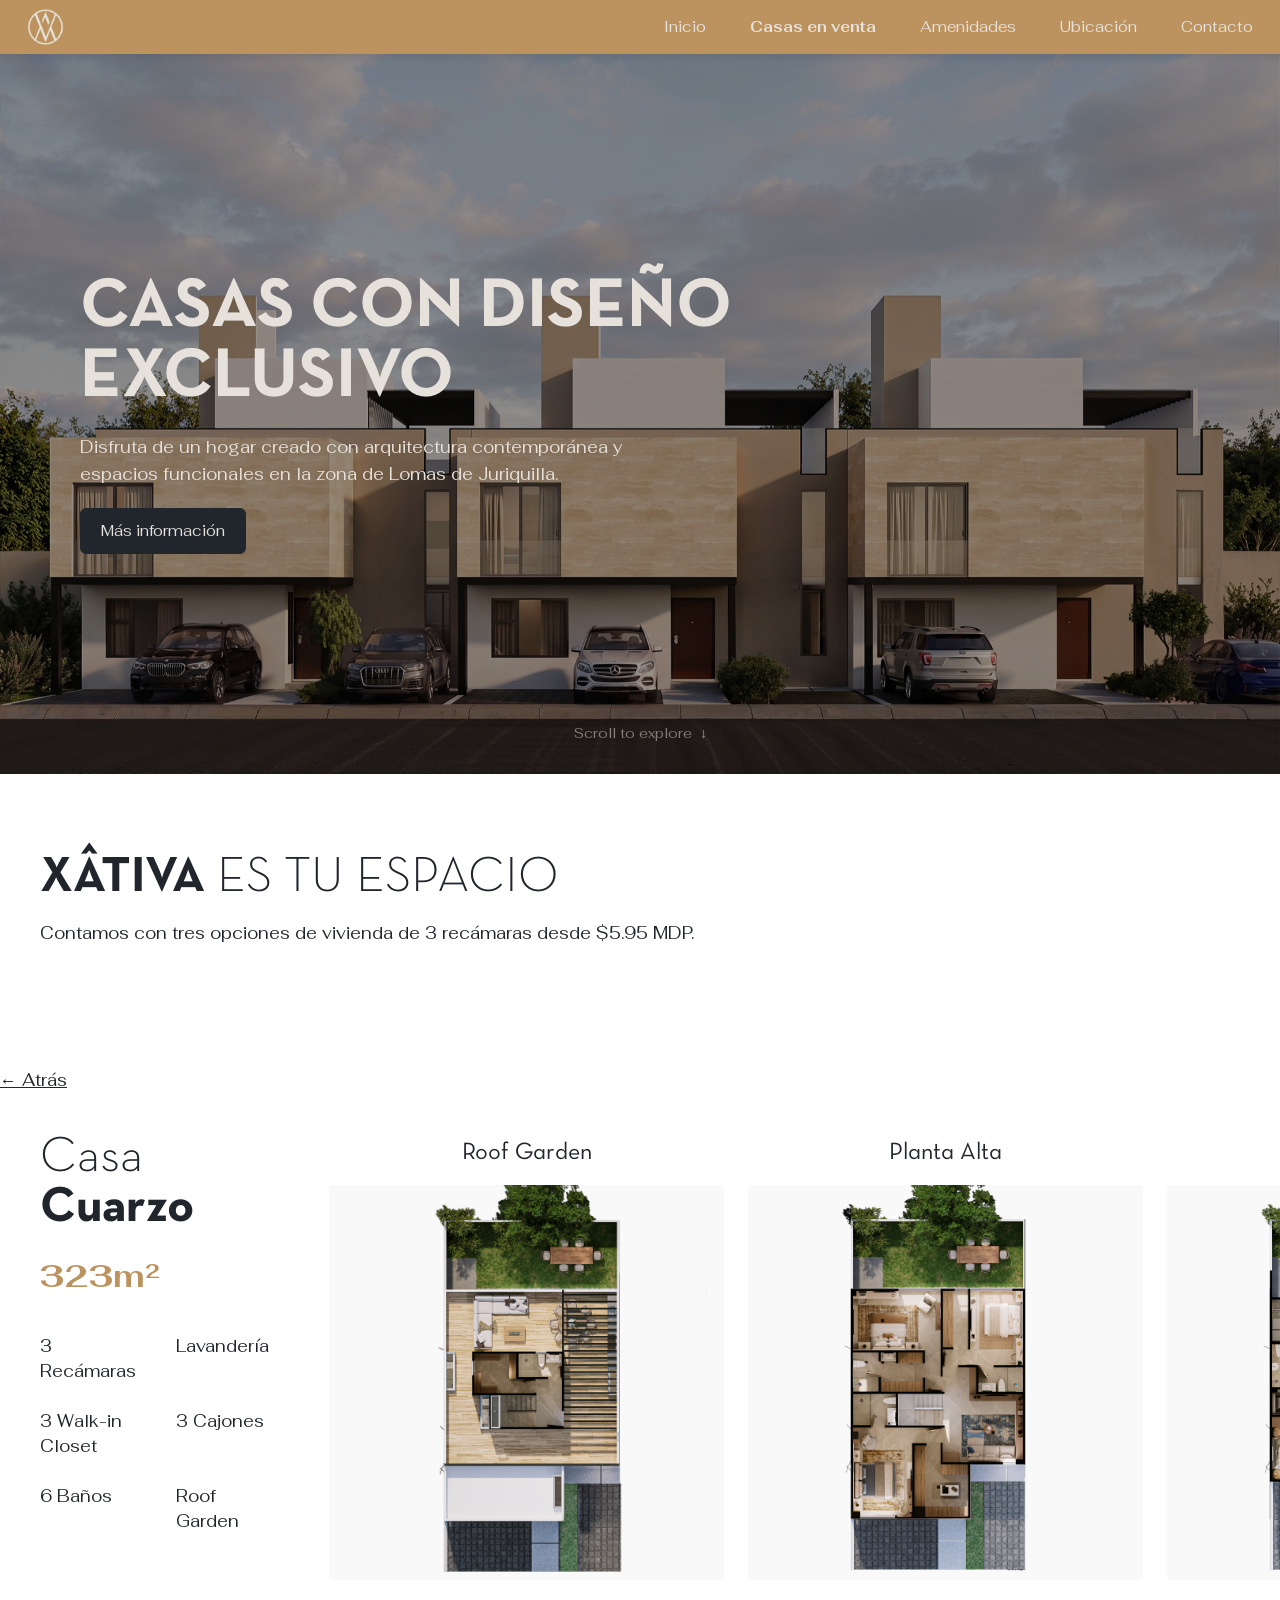
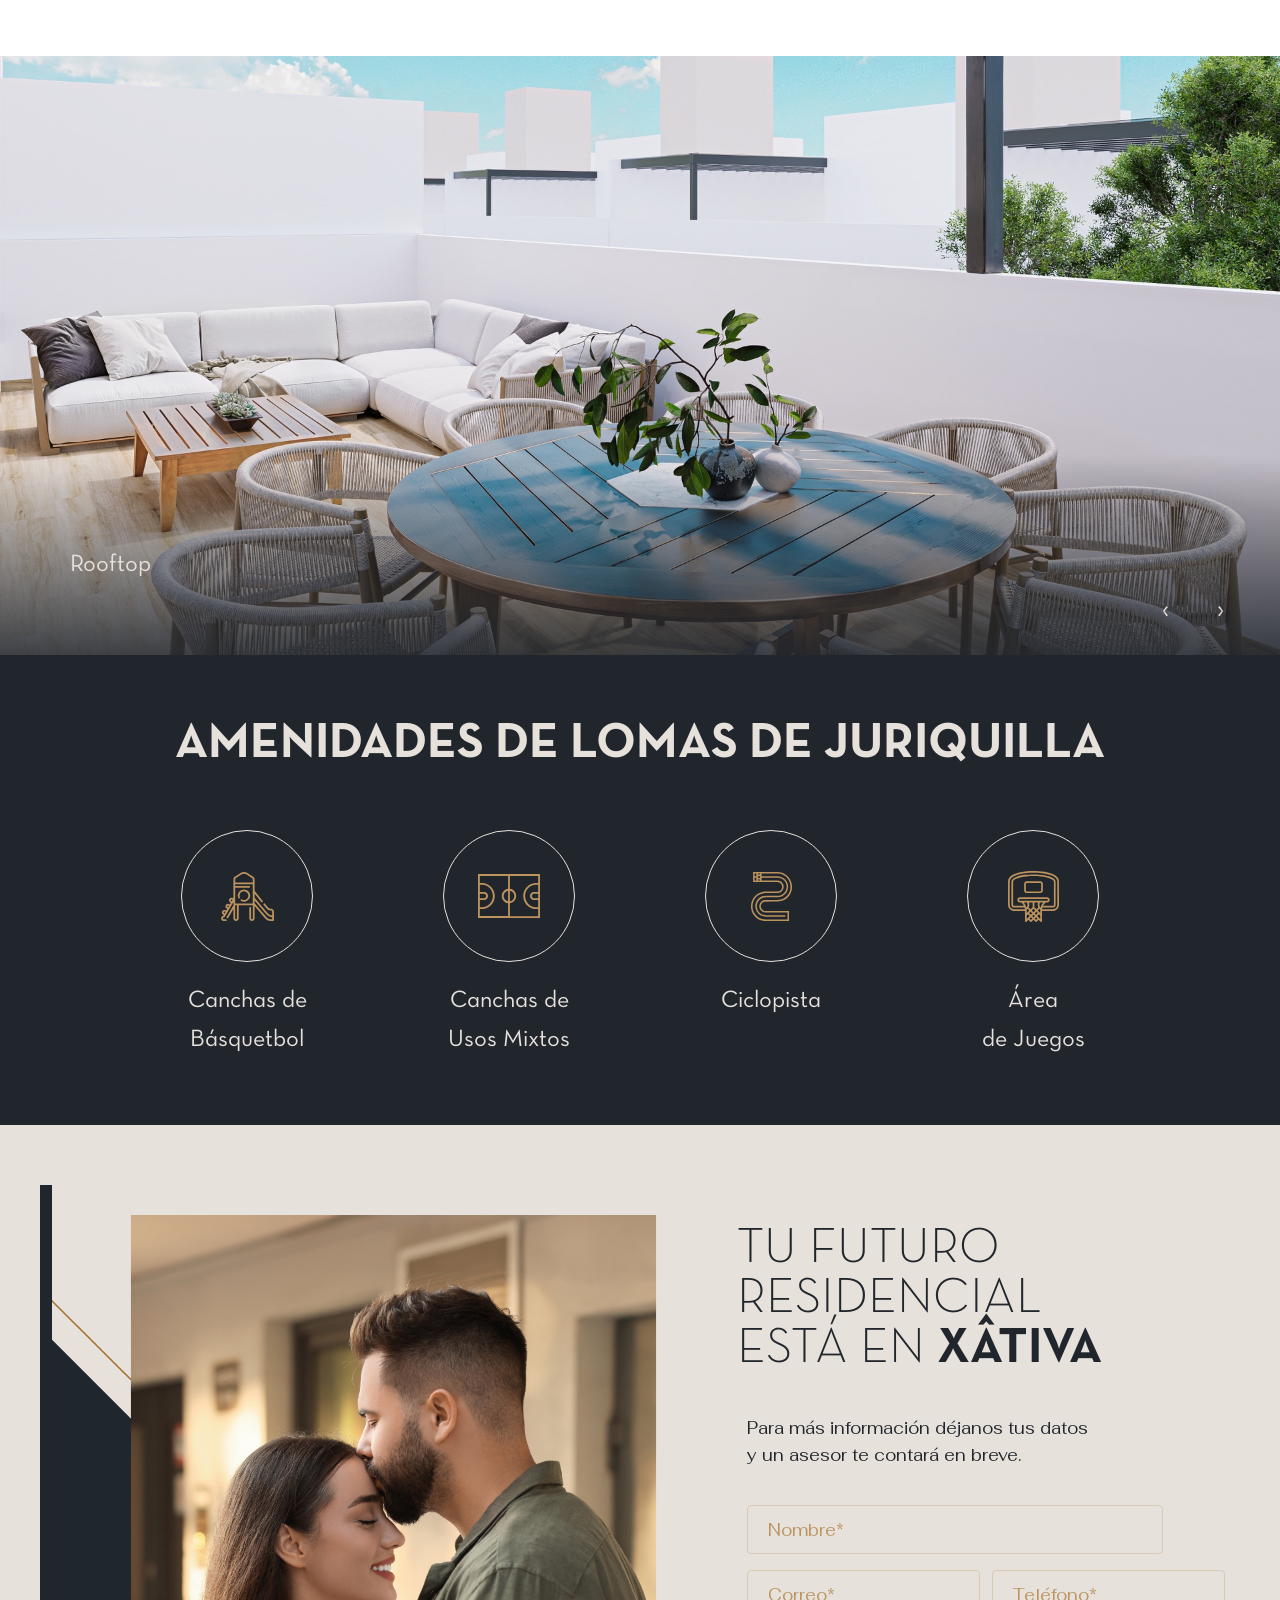
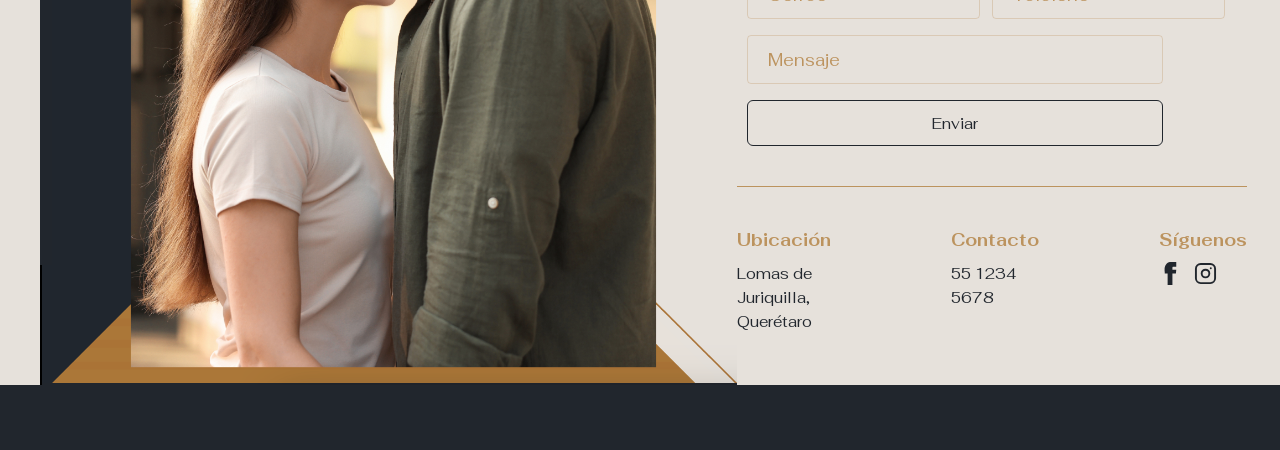
==== commit b45a5bf1: "Update price from MXN to MDP - Changed all price references from $5.94 MXN to $5.95 MDP - Updated in" ====
--- a/casa-cuarzo.html
+++ b/casa-cuarzo.html
@@ -33,7 +33,7 @@
 
   <section class="intro">
     <h2><span class="intro__brand">XÂTIVA</span> ES TU ESPACIO</h2>
-    <p>Contamos con tres opciones de vivienda de 3 recámaras desde $5.94 MXN.</p>
+    <p>Contamos con tres opciones de vivienda de 3 recámaras desde $5.95 MDP.</p>
   </section>
 
   <a class="back-link" href="index.html">← Atrás</a>
--- a/css/detail.css
+++ b/css/detail.css
@@ -140,6 +140,123 @@
   object-fit: contain;
 }
 
+/* Gallery */
+.gallery {
+  position: relative;
+  height: 599px;
+  background-color: var(--dark);
+  overflow: hidden;
+}
+
+.gallery__slide {
+  position: absolute;
+  top: 0;
+  left: 0;
+  width: 100%;
+  height: 100%;
+  opacity: 0;
+  transition: opacity 0.5s;
+}
+
+.gallery__slide.active {
+  opacity: 1;
+}
+
+.gallery__image {
+  width: 100%;
+  height: 100%;
+  object-fit: cover;
+}
+
+.gallery__gradient {
+  position: absolute;
+  bottom: 0;
+  left: 0;
+  width: 100%;
+  height: 200px;
+  background: linear-gradient(180deg, rgba(0,0,0,0) 0%, rgba(33,38,45,0.85) 100%);
+  pointer-events: none;
+}
+
+.gallery__chip-text {
+  font-family: 'Neutra Text', serif;
+  font-size: 36px;
+  font-weight: 700;
+  color: var(--dark);
+  text-align: center;
+  line-height: 1.0;
+}
+
+.gallery__chip-text--light {
+  font-weight: 300;
+}
+
+.gallery__caption {
+  position: absolute;
+  bottom: 70px;
+  left: 70px;
+  font-family: 'Neutra Text', serif;
+  font-size: 24px;
+  font-weight: 400;
+  color: var(--cream);
+  z-index: 10;
+}
+
+.gallery__controls {
+  position: absolute;
+  bottom: 30px;
+  right: 40px;
+  display: flex;
+  gap: 16px;
+  z-index: 10;
+  width: 94px;
+}
+
+.gallery__arrow {
+  background: none;
+  border: none;
+  color: var(--cream);
+  font-size: 24px;
+  cursor: pointer;
+  transition: opacity 0.3s;
+  flex: 1;
+  text-align: center;
+}
+
+.gallery__arrow:hover {
+  opacity: 0.7;
+}
+
+@media (max-width: 1024px) {
+  .gallery {
+    height: 500px;
+  }
+
+  .gallery__chip {
+    top: 20px;
+    right: 20px;
+    min-width: auto;
+    padding: 12px 16px;
+    width: auto;
+    height: auto;
+  }
+
+  .gallery__chip-text {
+    font-size: 24px;
+  }
+
+  .gallery__caption {
+    bottom: 50px;
+    left: 20px;
+    font-size: 18px;
+  }
+
+  .gallery__controls {
+    bottom: 20px;
+    right: 20px;
+  }
+}
+
 @media (max-width: 1024px) {
   .house-sheet {
     flex-direction: column;
@@ -147,20 +264,36 @@
   }
 
   .plan-row {
-    flex-wrap: wrap;
-    justify-content: center;
+    flex-wrap: nowrap;
+    overflow-x: auto;
+    overflow-y: hidden;
   }
 
   .plan-item__image {
     width: 350px;
     height: 350px;
+    flex-shrink: 0;
   }
 }
 
 @media (max-width: 768px) {
+  .intro {
+    padding: 40px 20px;
+  }
+
+  .intro h2 {
+    font-size: 36px;
+    margin-bottom: 12px;
+  }
+
+  .intro p {
+    font-size: 15px;
+  }
+
   .back-link {
     padding: 0 20px;
     font-size: 15px;
+    margin: 20px 20px 0 auto;
   }
 
   .house-sheet {
@@ -188,13 +321,45 @@
     font-size: 15px;
   }
 
+  .gallery {
+    height: 350px;
+  }
+
+  .gallery__gradient {
+    height: 150px;
+  }
+
+  .gallery__chip {
+    display: none;
+  }
+
+  .gallery__caption {
+    bottom: 40px;
+    left: 20px;
+    font-size: 18px;
+  }
+
+  .gallery__controls {
+    bottom: 15px;
+    right: 20px;
+    width: 80px;
+  }
+
+  .gallery__arrow {
+    font-size: 18px;
+  }
+
   .plan-row {
-    flex-direction: column;
-    align-items: center;
+    flex-direction: row;
+    align-items: flex-start;
     gap: 20px;
+    overflow-x: auto;
+    padding-bottom: 16px;
+    scroll-behavior: smooth;
   }
 
   .plan-item {
+    flex: 0 0 auto;
     gap: 10px;
   }
 
@@ -203,9 +368,9 @@
   }
 
   .plan-item__image {
-    width: 100%;
-    height: auto;
+    width: 280px;
+    height: 280px;
     max-width: 280px;
-    aspect-ratio: 1;
-  }
-}
+    aspect-ratio: auto;
+  }
+}
